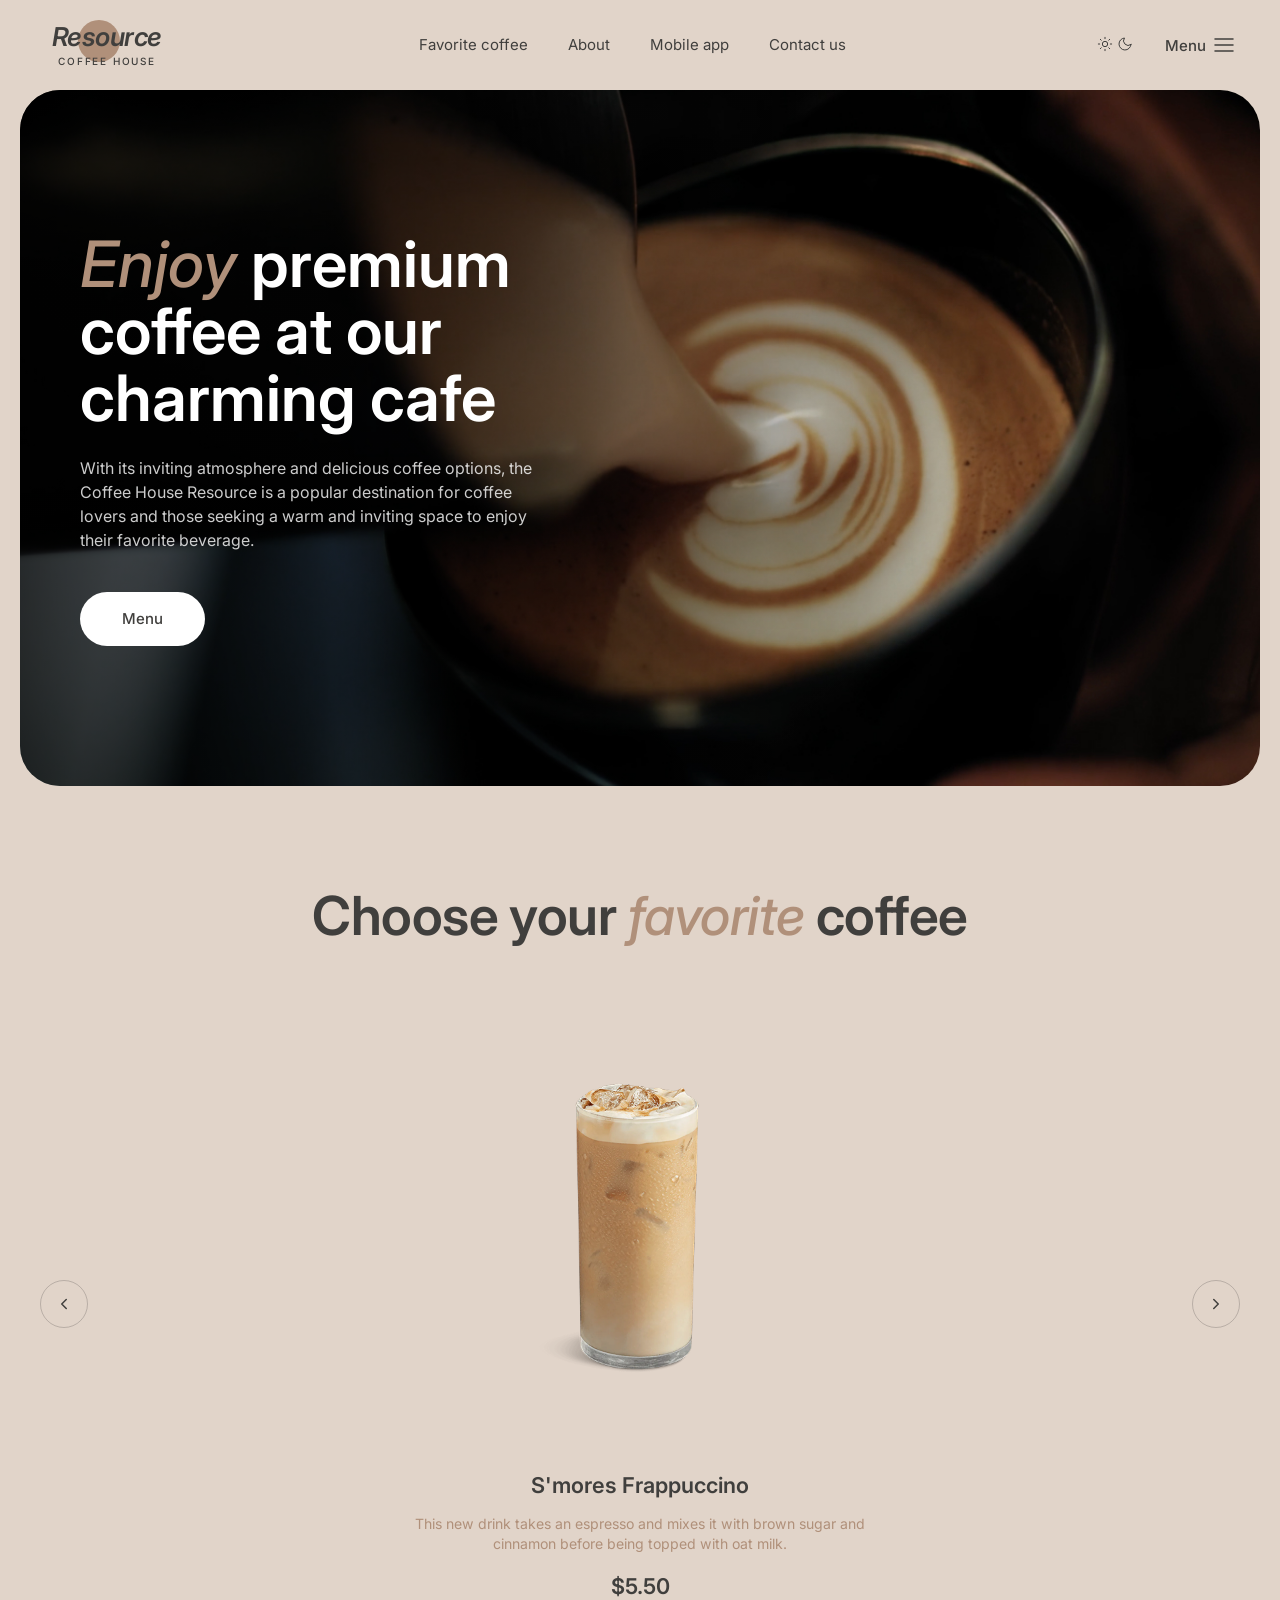
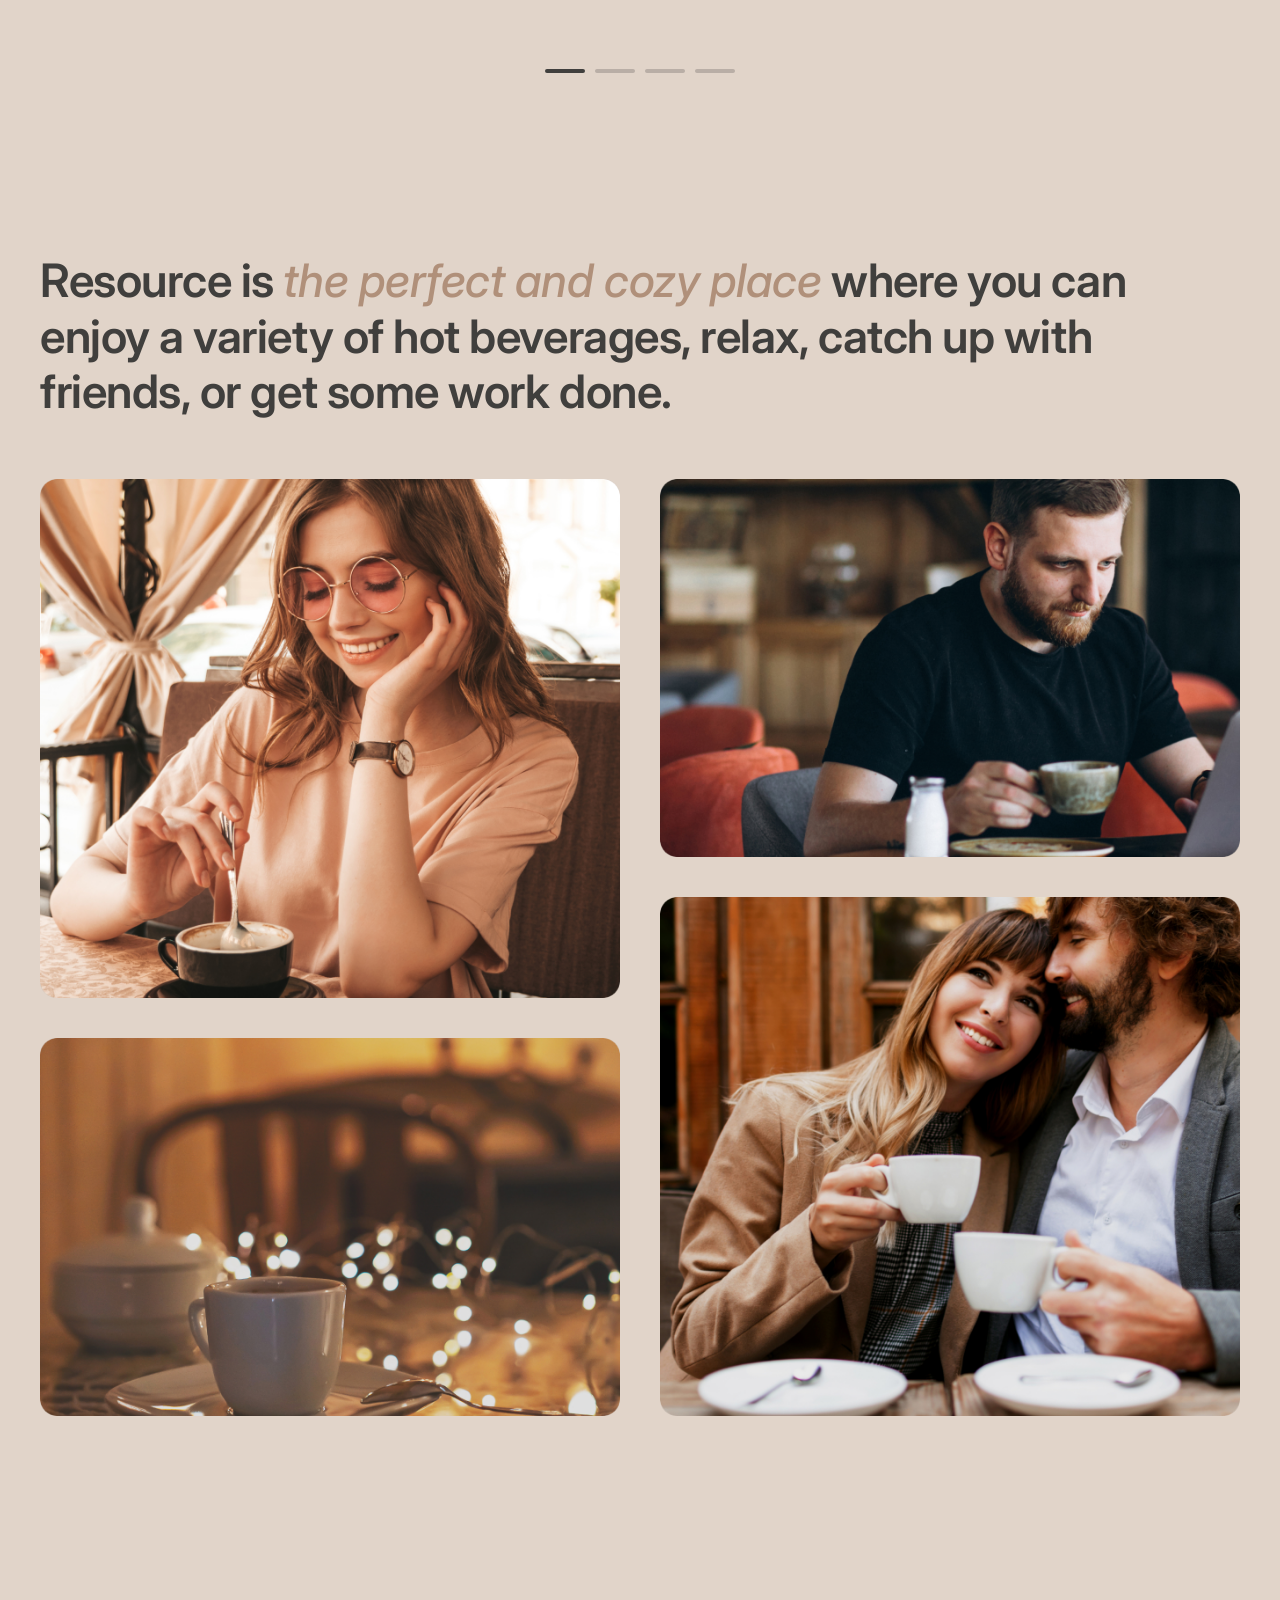
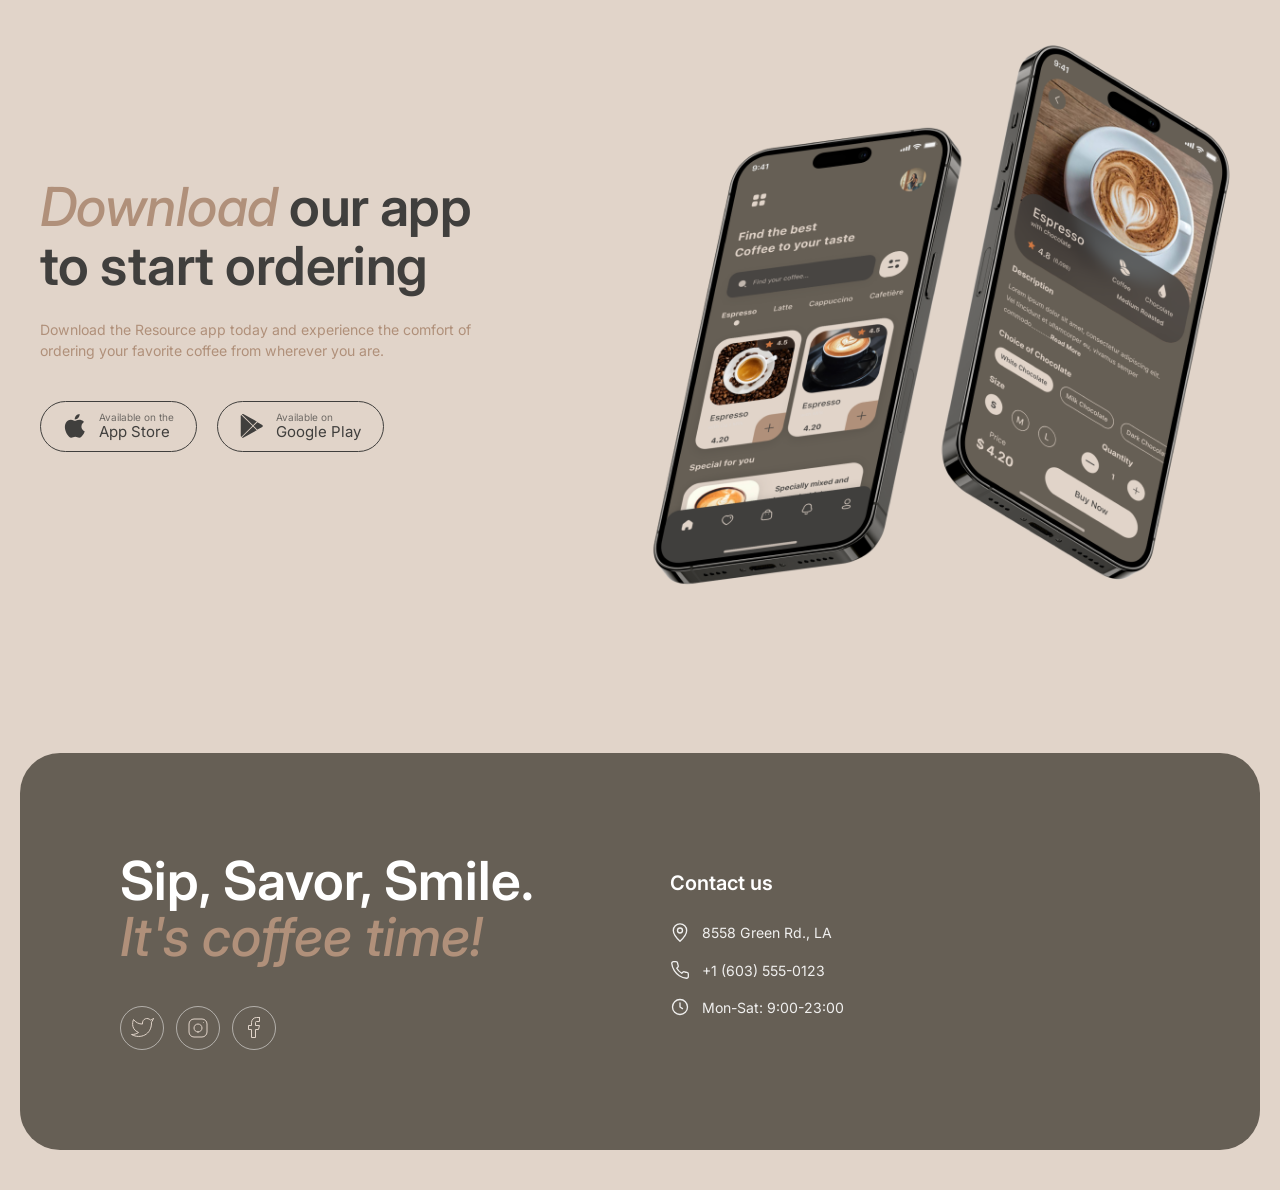
==== index.html @ ae072a68 "feat: add menu page" ====
<!doctype html>
<html lang="en" data-theme="light">
  <head>
    <meta charset="UTF-8" />
    <meta name="viewport" content="width=device-width, initial-scale=1.0" />
    <link rel="stylesheet" href="css/style.css" />
    <link rel="icon" type="image/ico" href="img/favicon-index.ico" />

    <link rel="preconnect" href="https://fonts.googleapis.com" />
    <link rel="preconnect" href="https://fonts.gstatic.com" crossorigin />
    <link
      href="https://fonts.googleapis.com/css2?family=Inter:ital,wght@0,400;0,500;0,600;1,400;1,500;1,600&display=swap"
      rel="stylesheet"
    />

    <title>Coffee House — Resource</title>
  </head>

  <body>
    <header class="header" id="header">
      <div class="header__container container">

        <!-- Логотип -->
        <a href="#" class="header__logo" aria-label="Coffee House — на главную">
          <span class="header__logo-name">Resource</span>
          <span class="header__logo-sub">coffee house</span>
        </a>

        <!-- Навигация -->
        <nav class="nav" id="nav" aria-label="Основная навигация">
          <ul class="nav__list">
            <li class="nav__item">
              <a href="menu.html" class="nav__link">Favorite coffee</a>
            </li>
            <li class="nav__item">
              <a href="#about" class="nav__link">About</a>
            </li>
            <li class="nav__item">
              <a href="#app" class="nav__link">Mobile app</a>
            </li>
            <li class="nav__item">
              <a href="#contacts" class="nav__link">Contact us</a>
            </li>
          </ul>
        </nav>

        <!-- Правые действия -->
        <div class="header__actions">

          <!-- Переключатель темы -->
          <button class="theme-toggle"
                  type="button"
                  aria-label="Переключить тему"
                  aria-pressed="false">
            <span class="theme-toggle__track">
              <span class="theme-toggle__thumb"></span>
            </span>
            <span class="theme-toggle__icons" aria-hidden="true">
              <svg class="theme-toggle__icon theme-toggle__icon--sun"
                   width="16" height="16" viewBox="0 0 24 24" fill="none">
                <circle cx="12" cy="12" r="4" stroke="currentColor" stroke-width="1.5"/>
                <path d="M12 2v2M12 20v2M4.93 4.93l1.41 1.41M17.66 17.66l1.41 1.41M2 12h2M20 12h2M4.93 19.07l1.41-1.41M17.66 6.34l1.41-1.41"
                      stroke="currentColor" stroke-width="1.5" stroke-linecap="round"/>
              </svg>
              <svg class="theme-toggle__icon theme-toggle__icon--moon"
                   width="16" height="16" viewBox="0 0 24 24" fill="none">
                <path d="M21 12.79A9 9 0 1 1 11.21 3 7 7 0 0 0 21 12.79z"
                      stroke="currentColor" stroke-width="1.5"
                      stroke-linecap="round" stroke-linejoin="round"/>
              </svg>
            </span>
          </button>

          <!-- Кнопка открытия мобильного меню -->
          <button class="header__menu-btn"
                  type="button"
                  aria-label="Открыть меню"
                  aria-expanded="false"
                  aria-controls="nav">
            <span class="header__menu-text header__menu-text--open">Menu</span>
            <span class="header__menu-text header__menu-text--close">Close</span>
            <svg class="header__menu-icon"
                 width="20" height="14" viewBox="0 0 20 14" fill="none" aria-hidden="true">
              <path d="M1 1h18M1 7h18M1 13h18"
                    stroke="currentColor" stroke-width="1.5" stroke-linecap="round"/>
            </svg>
          </button>

        </div>
      </div>
    </header>

    <main>
      <!-- HERO -->
     <section class="hero" aria-labelledby="hero-title">
  <div class="hero__inner">
    <h1 class="hero__title" id="hero-title">
      <em>Enjoy</em> premium<br />
      coffee at our<br />
      charming cafe
    </h1>

    <p class="hero__text">
      With its inviting atmosphere and delicious coffee options,
      the Coffee House Resource is a popular destination for coffee
      lovers and those seeking a warm and inviting space to enjoy
      their favorite beverage.
    </p>

    <a href="menu.html" class="hero__btn">Menu</a>
  </div>
</section>

      <!-- FAVORITE -->
      <section class="favorite" id="favorite" aria-labelledby="favorite-title">
        <div class="container">

          <h2 class="favorite__title" id="favorite-title">
            Choose your <em>favorite</em> coffee
          </h2>

          <div class="slider" data-slider>

            <button class="slider__btn slider__btn--prev"
                    type="button"
                    aria-label="Предыдущий напиток">
              <svg width="18" height="18" viewBox="0 0 24 24" fill="none" aria-hidden="true">
                <path d="M15 18l-6-6 6-6"
                      stroke="currentColor"
                      stroke-width="2"
                      stroke-linecap="round"
                      stroke-linejoin="round"/>
              </svg>
            </button>

            <div class="slider__viewport">
              <ul class="slider__track">

                <li class="slider__slide is-active" aria-hidden="false">
                  <img class="slider__img"
                       src="img/coffee-slider-1.png"
                       alt="S'mores Frappuccino"
                       width="320" height="440">
                  <h3 class="slider__name">S'mores Frappuccino</h3>
                  <p class="slider__desc">
                    This new drink takes an espresso and mixes it with brown sugar
                    and cinnamon before being topped with oat milk.
                  </p>
                  <p class="slider__price">$5.50</p>
                </li>

                <li class="slider__slide" aria-hidden="true">
                  <img class="slider__img"
                       src="img/drinks/caramel-macchiato.png"
                       alt="Caramel Macchiato"
                       width="320" height="440">
                  <h3 class="slider__name">Caramel Macchiato</h3>
                  <p class="slider__desc">
                    Fragrant and rich espresso with creamy milk, blended with
                    caramel syrup and topped with a caramel drizzle.
                  </p>
                  <p class="slider__price">$5.20</p>
                </li>

                <li class="slider__slide" aria-hidden="true">
                  <img class="slider__img"
                       src="img/drinks/iced-coffee.png"
                       alt="Iced Coffee"
                       width="320" height="440">
                  <h3 class="slider__name">Iced Coffee</h3>
                  <p class="slider__desc">
                    Freshly brewed coffee poured over ice with a splash of milk
                    and a touch of vanilla syrup.
                  </p>
                  <p class="slider__price">$4.80</p>
                </li>

                <li class="slider__slide" aria-hidden="true">
                  <img class="slider__img"
                       src="img/drinks/cappuccino.png"
                       alt="Cappuccino"
                       width="320" height="440">
                  <h3 class="slider__name">Cappuccino</h3>
                  <p class="slider__desc">
                    A classic Italian drink with equal parts espresso, steamed
                    milk, and milk foam, topped with cocoa.
                  </p>
                  <p class="slider__price">$4.50</p>
                </li>

              </ul>
            </div>

            <button class="slider__btn slider__btn--next"
                    type="button"
                    aria-label="Следующий напиток">
              <svg width="18" height="18" viewBox="0 0 24 24" fill="none" aria-hidden="true">
                <path d="M9 6l6 6-6 6"
                      stroke="currentColor"
                      stroke-width="2"
                      stroke-linecap="round"
                      stroke-linejoin="round"/>
              </svg>
            </button>

            <ul class="slider__dots" aria-label="Навигация по слайдам">
              <li>
                <button class="slider__dot is-active" type="button"
                        data-index="0" aria-label="Слайд 1"></button>
              </li>
              <li>
                <button class="slider__dot" type="button"
                        data-index="1" aria-label="Слайд 2"></button>
              </li>
              <li>
                <button class="slider__dot" type="button"
                        data-index="2" aria-label="Слайд 3"></button>
              </li>
              <li>
                <button class="slider__dot" type="button"
                        data-index="3" aria-label="Слайд 4"></button>
              </li>
            </ul>

          </div>
        </div>
      </section>

      <!-- ABOUT -->
     <section class="about" id="about" aria-labelledby="about-title">
  <div class="container">

    <h2 class="about__title" id="about-title">
      Resource is <em>the perfect and cozy place</em> where you can enjoy
      a variety of hot beverages, relax, catch up with friends, or get
      some work done.
    </h2>

    <div class="about__gallery">
      <div class="about__col">
        <img class="about__img about__img--tall"
             src="img/column1_box1.png"
             alt="Девушка с чашкой кофе в кафе"
             width="660" height="590" loading="lazy">

        <img class="about__img about__img--wide"
             src="img/column1_box2.png"
             alt="Чашка кофе с гирляндой на фоне"
             width="660" height="430" loading="lazy">
      </div>

      <div class="about__col">
        <img class="about__img about__img--wide"
             src="img/column2_box1.png"
             alt="Мужчина пьёт кофе за ноутбуком"
             width="660" height="430" loading="lazy">

        <img class="about__img about__img--tall"
             src="img/column2_box2.png"
             alt="Пара с чашками кофе"
             width="660" height="590" loading="lazy">
      </div>
    </div>

  </div>
</section>

      <!-- APP -->
      <section class="app" id="app" aria-labelledby="app-title">
  <div class="container app__inner">

    <!-- Левая колонка: текст и кнопки -->
    <div class="app__content">
      <h2 class="app__title" id="app-title">
        <em>Download</em> our app<br>
        to start ordering
      </h2>

      <p class="app__text">
        Download the Resource app today and experience the comfort of ordering
        your favorite coffee from wherever you are.
      </p>

      <div class="app__stores">
        <a href="#" class="store-btn" aria-label="Скачать в App Store">
          <img class="store-btn__icon"
               src="img/Icon_app_store.svg"
               alt="" width="24" height="24">
          <span class="store-btn__text">
            <small>Available on the</small>
            App Store
          </span>
        </a>

        <a href="#" class="store-btn" aria-label="Скачать в Google Play">
          <img class="store-btn__icon"
               src="img/Icon_google_play.svg"
               alt="" width="24" height="24">
          <span class="store-btn__text">
            <small>Available on</small>
            Google Play
          </span>
        </a>
      </div>
    </div>

    <!-- Правая колонка: мокапы телефонов -->
    <div class="app__phones">
      <img src="img/mobile-screens.png"
           alt="Приложение Coffee House на двух смартфонах"
           width="620" height="500" loading="lazy">
    </div>

  </div>
</section>
    </main>

    <!-- FOOTER -->
   <footer class="footer" id="contacts">
  <div class="container footer__inner">

    <!-- Левая колонка: слоган + соцсети -->
    <div class="footer__left">
      <p class="footer__slogan">
        Sip, Savor, Smile.<br>
        <em>It's coffee time!</em>
      </p>

      <ul class="footer__socials" aria-label="Мы в соцсетях">
        <li>
          <a href="#" class="footer__social" aria-label="Twitter">
            <svg width="23" height="19" viewBox="0 0 23 19" fill="none" xmlns="http://www.w3.org/2000/svg">
<path d="M22.5 0.510056C22.5 0.510056 20.4821 1.70217 19.36 2.04006C18.7577 1.34757 17.9573 0.856748 17.067 0.633982C16.1767 0.411216 15.2395 0.467251 14.3821 0.794509C13.5247 1.12177 12.7884 1.70446 12.273 2.46377C11.7575 3.22309 11.4877 4.12239 11.5 5.04006V6.04006C9.74263 6.08562 8.00127 5.69587 6.43101 4.9055C4.86074 4.11513 3.51032 2.94869 2.5 1.51006C2.5 1.51006 -1.5 10.5101 7.5 14.5101C5.44053 15.908 2.98716 16.609 0.5 16.5101C9.5 21.5101 20.5 16.5101 20.5 5.01006C20.4991 4.73151 20.4723 4.45365 20.42 4.18006C21.4406 3.17355 22.5 0.510056 22.5 0.510056Z" stroke="#E1D4C9" stroke-linecap="round" stroke-linejoin="round"/>
</svg>
          </a>
        </li>
        <li>
          <a href="#" class="footer__social" aria-label="Instagram">
            <svg width="24" height="24" viewBox="0 0 24 24" fill="none" xmlns="http://www.w3.org/2000/svg">
<path d="M12 16C14.2091 16 16 14.2091 16 12C16 9.79086 14.2091 8 12 8C9.79086 8 8 9.79086 8 12C8 14.2091 9.79086 16 12 16Z" stroke="#E1D4C9" stroke-linecap="round" stroke-linejoin="round"/>
<path d="M3 16V8C3 5.23858 5.23858 3 8 3H16C18.7614 3 21 5.23858 21 8V16C21 18.7614 18.7614 21 16 21H8C5.23858 21 3 18.7614 3 16Z" stroke="#E1D4C9"/>
<path d="M17.5 6.51L17.51 6.49889" stroke="#E1D4C9" stroke-linecap="round" stroke-linejoin="round"/>
</svg>
          </a>
        </li>
        <li>
          <a href="#" class="footer__social" aria-label="Facebook">
            <svg width="12" height="21" viewBox="0 0 12 21" fill="none" xmlns="http://www.w3.org/2000/svg">
<path d="M11.5 0.5H8.5C7.17392 0.5 5.90215 1.02678 4.96447 1.96447C4.02678 2.90215 3.5 4.17392 3.5 5.5V8.5H0.5V12.5H3.5V20.5H7.5V12.5H10.5L11.5 8.5H7.5V5.5C7.5 5.23478 7.60536 4.98043 7.79289 4.79289C7.98043 4.60536 8.23478 4.5 8.5 4.5H11.5V0.5Z" stroke="#E1D4C9" stroke-linecap="round" stroke-linejoin="round"/>
</svg>
          </a>
        </li>
      </ul>
    </div>

    <!-- Правая колонка: контакты -->
    <div class="footer__contacts">
      <h3 class="footer__title">Contact us</h3>

      <ul class="footer__list">
        <li>
          <svg class="footer__icon" width="20" height="20" viewBox="0 0 24 24" fill="none" aria-hidden="true">
            <path d="M12 22s8-7.58 8-13a8 8 0 1 0-16 0c0 5.42 8 13 8 13z"
                  stroke="currentColor" stroke-width="1.6" stroke-linejoin="round"/>
            <circle cx="12" cy="9" r="3" stroke="currentColor" stroke-width="1.6"/>
          </svg>
          <span>8558 Green Rd., LA</span>
        </li>
        <li>
          <svg class="footer__icon" width="20" height="20" viewBox="0 0 24 24" fill="none" aria-hidden="true">
            <path d="M22 16.92v3a2 2 0 0 1-2.18 2 19.79 19.79 0 0 1-8.63-3.07 19.5 19.5 0 0 1-6-6 19.79 19.79 0 0 1-3.07-8.67A2 2 0 0 1 4.11 2h3a2 2 0 0 1 2 1.72c.13.96.36 1.9.7 2.81a2 2 0 0 1-.45 2.11L8.09 9.91a16 16 0 0 0 6 6l1.27-1.27a2 2 0 0 1 2.11-.45c.91.34 1.85.57 2.81.7A2 2 0 0 1 22 16.92z"
                  stroke="currentColor" stroke-width="1.6" stroke-linejoin="round"/>
          </svg>
          <a href="tel:+16035550123">+1 (603) 555-0123</a>
        </li>
        <li>
          <svg class="footer__icon" width="20" height="20" viewBox="0 0 24 24" fill="none" aria-hidden="true">
            <circle cx="12" cy="12" r="9" stroke="currentColor" stroke-width="1.6"/>
            <path d="M12 7v5l3 2" stroke="currentColor" stroke-width="1.6" stroke-linecap="round"/>
          </svg>
          <span>Mon-Sat: 9:00-23:00</span>
        </li>
      </ul>
    </div>

  </div>
</footer>

    <script src="js/burger.js"></script>
    <script src="js/slider.js"></script>
  </body>
</html>
---- css/style.css ----
*,
*::before,
*::after {
  box-sizing: border-box;
}

html {
  scroll-behavior: smooth;
}

body {
  margin: 0;
  font-family: "Inter", system-ui, sans-serif;
  font-size: clamp(14px, 1.1vw, 16px);
  line-height: 1.5;
  color: #403F3D;
  background-color: #E1D4C9;
  -webkit-font-smoothing: antialiased;
  overflow-x: hidden;
}

img {
  max-width: 100%;
  height: auto;
  display: block;
}

ul, ol {
  margin: 0;
  padding: 0;
  list-style: none;
}

h1, h2, h3, h4, p {
  margin: 0;
}

a {
  color: inherit;
  text-decoration: none;
}

button {
  font-family: inherit;
  cursor: pointer;
  border: none;
  background: none;
  color: inherit;
}

em {
  font-style: italic;
  font-weight: 500;
  color: #B0907A;
}

.container {
  width: 100%;
  max-width: 1440px;
  margin: 0 auto;
  padding: 0 40px;
}

@media (max-width: 767px) {
  .container {
    padding: 0 24px;
  }
}
@media (max-width: 379px) {
  .container {
    padding: 0 16px;
  }
}
.header {
  position: sticky;
  top: 0;
  z-index: 100;
  background: #E1D4C9;
  padding: 20px 0;
}
.header__container {
  width: 100%;
  max-width: 1440px;
  margin: 0 auto;
  padding: 0 40px;
  display: flex;
  align-items: center;
  justify-content: space-between;
  gap: 40px;
}
.header__logo {
  position: relative;
  display: inline-flex;
  flex-direction: column;
  align-items: center;
  line-height: 1;
  flex-shrink: 0;
  color: #403F3D;
  text-decoration: none;
  padding: 4px 12px;
}
.header__logo::before {
  content: "";
  position: absolute;
  top: 0;
  right: 54px;
  width: 42px;
  height: 42px;
  background: #B0907A;
  border-radius: 50%;
  z-index: 0;
}
.header__logo-name {
  position: relative;
  z-index: 1;
  font-size: 26px;
  font-weight: 600;
  font-style: italic;
  letter-spacing: -0.02em;
  color: #403F3D;
}
.header__logo-sub {
  position: relative;
  z-index: 1;
  margin-top: 6px;
  font-size: 10px;
  font-weight: 500;
  letter-spacing: 0.18em;
  text-transform: uppercase;
  color: #403F3D;
}
.header__actions {
  display: flex;
  align-items: center;
  gap: 20px;
  flex-shrink: 0;
}
.header__menu-btn {
  display: inline-flex;
  align-items: center;
  gap: 8px;
  font-size: 15px;
  font-weight: 500;
  color: #403F3D;
  transition: color 0.2s ease;
}
.header__menu-btn:hover {
  color: #B0907A;
}
.header__menu-btn:focus-visible {
  outline: 2px solid #B0907A;
  outline-offset: 4px;
  border-radius: 4px;
}
.header__menu-icon {
  display: block;
  flex-shrink: 0;
  transition: transform 0.3s ease;
}
.header__menu-text--close {
  display: none;
}
.header__menu-btn[aria-expanded=true] {
  color: #B0907A;
}
.header__menu-btn[aria-expanded=true] .header__menu-text--open {
  display: none;
}
.header__menu-btn[aria-expanded=true] .header__menu-text--close {
  display: inline;
}
.header__menu-btn[aria-expanded=true] .header__menu-icon {
  transform: rotate(90deg);
}
@media (max-width: 767px) {
  .header {
    padding: 16px 0;
  }
  .header__logo-name {
    font-size: 18px;
  }
  .header__logo-sub {
    font-size: 10px;
  }
  .header__actions {
    gap: 16px;
  }
  .header__menu-btn {
    font-size: 14px;
  }
}
@media (max-width: 379px) {
  .header {
    padding: 14px 0;
  }
  .header__logo-name {
    font-size: 16px;
  }
  .header__logo-sub {
    font-size: 9px;
  }
  .header__actions {
    gap: 12px;
  }
  .header__menu-text {
    display: none;
  }
  .header__menu-btn[aria-expanded=true] .header__menu-text--close {
    display: none;
  }
}

.nav__list {
  display: flex;
  align-items: center;
  gap: 40px;
}
.nav__link {
  font-size: 15px;
  font-weight: 400;
  color: #403F3D;
  position: relative;
  transition: color 0.2s ease;
}
.nav__link::after {
  content: "";
  position: absolute;
  left: 0;
  bottom: -4px;
  width: 100%;
  height: 1px;
  background: #B0907A;
  transform: scaleX(0);
  transform-origin: right;
  transition: transform 0.25s ease;
}
.nav__link:hover {
  color: #B0907A;
}
.nav__link:hover::after {
  transform: scaleX(1);
  transform-origin: left;
}
.nav__link:focus-visible {
  outline: 2px solid #B0907A;
  outline-offset: 4px;
  border-radius: 2px;
}
@media (max-width: 767px) {
  .nav {
    position: fixed;
    inset: 0;
    z-index: 90;
    background: #E1D4C9;
    padding: 120px 32px 40px;
    transform: translateX(100%);
    transition: transform 0.3s ease;
    overflow-y: auto;
  }
  .nav__list {
    flex-direction: column;
    align-items: flex-start;
    gap: 28px;
  }
  .nav__link {
    font-size: 22px;
    font-weight: 500;
  }
  .nav.is-open {
    transform: translateX(0);
  }
}
@media (max-width: 379px) {
  .nav {
    padding: 100px 20px 32px;
  }
  .nav__list {
    gap: 22px;
  }
  .nav__link {
    font-size: 20px;
  }
}

body.no-scroll {
  overflow: hidden;
}
@supports (-webkit-touch-callout: none) {
  body.no-scroll {
    position: fixed;
    width: 100%;
  }
}

.hero {
  position: relative;
  margin: 0 20px;
  border-radius: 40px;
  overflow: hidden;
  min-height: 640px;
  display: flex;
  align-items: center;
  background-image: url("../img/hero-coffee.jpg");
  background-size: cover;
  background-position: center;
  background-repeat: no-repeat;
}
.hero::before {
  content: "";
  position: absolute;
  inset: 0;
  background: linear-gradient(90deg, rgba(0, 0, 0, 0.75) 0%, rgba(0, 0, 0, 0.35) 45%, rgba(0, 0, 0, 0) 75%);
  z-index: 1;
}
.hero__inner {
  position: relative;
  z-index: 2;
  max-width: 640px;
  padding: 140px 60px;
}
.hero__title {
  font-size: clamp(36px, 5vw, 72px);
  font-weight: 600;
  line-height: 1.05;
  letter-spacing: 0%;
  color: #FFFFFF;
  margin-bottom: 24px;
}
.hero__title em {
  font-style: italic;
  font-weight: 500;
  color: #B0907A;
}
.hero__text {
  font-size: clamp(16px, 1.1vw, 16px);
  line-height: 1.5;
  color: rgba(255, 255, 255, 0.8);
  max-width: 480px;
  margin-bottom: 40px;
}
.hero__btn {
  display: inline-block;
  padding: 16px 42px;
  background: #FFFFFF;
  color: #403F3D;
  font-size: 15px;
  font-weight: 500;
  border-radius: 100px;
  transition: background 0.2s ease, color 0.2s ease, transform 0.2s ease;
}
.hero__btn:hover {
  background: #B0907A;
  color: #FFFFFF;
}
.hero__btn:active {
  transform: scale(0.97);
}
.hero__btn:focus-visible {
  outline: 2px solid #FFFFFF;
  outline-offset: 4px;
}
@media (max-width: 767px) {
  .hero {
    margin: 0 24px;
    min-height: 520px;
    border-radius: 32px;
  }
  .hero::before {
    background: linear-gradient(90deg, rgba(0, 0, 0, 0.7) 0%, rgba(0, 0, 0, 0.35) 60%, rgba(0, 0, 0, 0) 100%);
  }
  .hero__inner {
    max-width: 520px;
    padding: 80px 40px;
  }
  .hero__title {
    font-size: 44px;
    margin-bottom: 20px;
  }
  .hero__text {
    font-size: 15px;
    margin-bottom: 32px;
  }
  .hero__btn {
    padding: 14px 36px;
    font-size: 14px;
  }
}
@media (max-width: 379px) {
  .hero {
    margin: 0 16px;
    min-height: 460px;
    border-radius: 24px;
  }
  .hero::before {
    background: linear-gradient(180deg, rgba(0, 0, 0, 0.45) 0%, rgba(0, 0, 0, 0.75) 100%);
  }
  .hero__inner {
    padding: 56px 24px;
    max-width: 100%;
  }
  .hero__title {
    font-size: 30px;
    line-height: 1.15;
    margin-bottom: 16px;
  }
  .hero__title br {
    display: none;
  }
  .hero__text {
    font-size: 14px;
    margin-bottom: 24px;
  }
  .hero__btn {
    padding: 12px 32px;
    font-size: 14px;
    width: 100%;
    text-align: center;
  }
}

.favorite {
  padding: 100px 0 80px;
}
.favorite__title {
  text-align: center;
  font-size: clamp(28px, 4.2vw, 60px);
  font-weight: 600;
  line-height: 1.1;
  letter-spacing: -0.01em;
  color: #403F3D;
  margin: 0 auto 60px;
  max-width: 720px;
}
.favorite__title em {
  font-style: italic;
  font-weight: 500;
  color: #B0907A;
}
@media (max-width: 767px) {
  .favorite {
    padding: 70px 0 60px;
  }
  .favorite__title {
    margin-bottom: 40px;
    max-width: 560px;
  }
}
@media (max-width: 379px) {
  .favorite {
    padding: 50px 0 44px;
  }
  .favorite__title {
    margin-bottom: 28px;
    max-width: 100%;
  }
}

.slider {
  position: relative;
  display: flex;
  align-items: center;
  justify-content: space-between;
  gap: 40px;
  padding-bottom: 70px;
}
.slider__viewport {
  flex: 1 1 auto;
  overflow: hidden;
  min-width: 0;
}
.slider__track {
  display: flex;
  transition: transform 0.45s cubic-bezier(0.4, 0, 0.2, 1);
  will-change: transform;
}
.slider__slide {
  flex: 0 0 100%;
  display: flex;
  flex-direction: column;
  align-items: center;
  text-align: center;
  padding: 0 20px;
}
.slider__img {
  width: 320px;
  height: 440px;
  object-fit: contain;
  margin-bottom: 24px;
  user-select: none;
  pointer-events: none;
}
.slider__name {
  font-size: clamp(20px, 1.7vw, 24px);
  font-weight: 600;
  color: #403F3D;
  margin-bottom: 12px;
}
.slider__desc {
  max-width: 460px;
  font-size: clamp(14px, 1.1vw, 16px);
  line-height: 1.45;
  color: #B0907A;
  margin-bottom: 16px;
}
.slider__price {
  font-size: clamp(20px, 1.7vw, 24px);
  font-weight: 600;
  color: #403F3D;
}
.slider__btn {
  flex: 0 0 auto;
  width: 48px;
  height: 48px;
  border-radius: 50%;
  border: 1px solid rgba(64, 63, 61, 0.25);
  background: transparent;
  color: #403F3D;
  display: flex;
  align-items: center;
  justify-content: center;
  cursor: pointer;
  transition: background 0.2s ease, color 0.2s ease, border-color 0.2s ease;
}
.slider__btn svg {
  display: block;
}
.slider__btn:hover {
  background: #403F3D;
  color: #E1D4C9;
  border-color: #403F3D;
}
.slider__btn:focus-visible {
  outline: 2px solid #B0907A;
  outline-offset: 2px;
}
.slider__dots {
  position: absolute;
  left: 50%;
  bottom: 0;
  transform: translateX(-50%);
  display: flex;
  gap: 10px;
}
.slider__dot {
  display: block;
  width: 40px;
  height: 4px;
  padding: 0;
  border: none;
  background: rgba(64, 63, 61, 0.25);
  border-radius: 2px;
  cursor: pointer;
  transition: background 0.2s ease;
}
.slider__dot.is-active {
  background: #403F3D;
}
.slider__dot:focus-visible {
  outline: 2px solid #B0907A;
  outline-offset: 2px;
}
@media (max-width: 767px) {
  .slider {
    gap: 16px;
    padding-bottom: 60px;
  }
  .slider__btn {
    width: 40px;
    height: 40px;
  }
  .slider__btn svg {
    width: 16px;
    height: 16px;
  }
  .slider__img {
    width: 260px;
    height: 340px;
    margin-bottom: 20px;
  }
  .slider__desc {
    max-width: 380px;
  }
  .slider__dots {
    gap: 8px;
  }
  .slider__dot {
    width: 32px;
  }
}
@media (max-width: 379px) {
  .slider {
    gap: 8px;
    padding-bottom: 48px;
  }
  .slider__slide {
    padding: 0 8px;
  }
  .slider__btn {
    width: 36px;
    height: 36px;
  }
  .slider__btn svg {
    width: 14px;
    height: 14px;
  }
  .slider__img {
    width: 200px;
    height: 260px;
    margin-bottom: 16px;
  }
  .slider__name {
    font-size: 18px;
    margin-bottom: 8px;
  }
  .slider__desc {
    font-size: 13px;
    line-height: 1.4;
    margin-bottom: 12px;
    max-width: 100%;
  }
  .slider__price {
    font-size: 18px;
  }
  .slider__dots {
    gap: 6px;
  }
  .slider__dot {
    width: 24px;
    height: 3px;
  }
}

.about {
  padding: 100px 0;
}
.about__title {
  font-size: clamp(24px, 3.6vw, 52px);
  font-weight: 600;
  line-height: 1.2;
  letter-spacing: -0.01em;
  color: #403F3D;
  margin-bottom: 60px;
  max-width: 1180px;
}
.about__title em {
  font-style: italic;
  font-weight: 500;
  color: #B0907A;
}
.about__gallery {
  display: flex;
  gap: 40px;
  align-items: flex-start;
}
.about__col {
  flex: 1 1 0;
  display: flex;
  flex-direction: column;
  gap: 40px;
  min-width: 0;
}
.about__img {
  display: block;
  width: 100%;
  height: auto;
  object-fit: cover;
  object-position: center;
  border-radius: 16px;
  background-color: rgba(64, 63, 61, 0.05);
}
.about__img--tall {
  aspect-ratio: 660/590;
}
.about__img--wide {
  aspect-ratio: 660/430;
}
@media (max-width: 767px) {
  .about {
    padding: 70px 0;
  }
  .about__title {
    margin-bottom: 40px;
  }
  .about__gallery {
    gap: 24px;
  }
  .about__col {
    gap: 24px;
  }
}
@media (max-width: 379px) {
  .about {
    padding: 50px 0;
  }
  .about__title {
    font-size: 22px;
    line-height: 1.3;
    margin-bottom: 28px;
  }
  .about__gallery {
    flex-direction: column;
    gap: 16px;
  }
  .about__col {
    flex: none;
    width: 100%;
    gap: 16px;
  }
  .about__img--tall {
    aspect-ratio: 660/590;
  }
  .about__img--wide {
    aspect-ratio: 660/430;
  }
}

.app {
  padding: 100px 0;
}
.app__inner {
  display: grid;
  grid-template-columns: 1fr 1.1fr;
  align-items: center;
  gap: 60px;
}
.app__content {
  max-width: 540px;
}
.app__title {
  font-size: clamp(28px, 4.2vw, 60px);
  font-weight: 600;
  line-height: 1.1;
  letter-spacing: -0.01em;
  color: #403F3D;
  margin-bottom: 24px;
}
.app__title em {
  font-style: italic;
  font-weight: 500;
  color: #B0907A;
}
.app__title br {
  display: inline;
}
.app__text {
  font-size: clamp(14px, 1.1vw, 16px);
  line-height: 1.5;
  color: #B0907A;
  max-width: 460px;
  margin-bottom: 40px;
}
.app__stores {
  display: flex;
  gap: 20px;
  flex-wrap: wrap;
}
.app__phones {
  display: flex;
  justify-content: center;
  align-items: center;
}
.app__phones img {
  display: block;
  width: 100%;
  max-width: 620px;
  height: auto;
}
@media (max-width: 767px) {
  .app {
    padding: 70px 0;
  }
  .app__inner {
    grid-template-columns: 1fr;
    gap: 40px;
    text-align: center;
  }
  .app__content {
    max-width: 100%;
    margin: 0 auto;
  }
  .app__text {
    margin-left: auto;
    margin-right: auto;
  }
  .app__stores {
    justify-content: center;
  }
  .app__phones {
    max-width: 520px;
    margin: 0 auto;
  }
}
@media (max-width: 379px) {
  .app {
    padding: 50px 0;
  }
  .app__title {
    font-size: 28px;
    line-height: 1.15;
  }
  .app__title br {
    display: none;
  }
  .app__text {
    font-size: 14px;
    margin-bottom: 28px;
  }
  .app__stores {
    flex-direction: column;
    align-items: stretch;
    gap: 12px;
  }
  .app__phones {
    max-width: 320px;
  }
}

.store-btn {
  display: inline-flex;
  align-items: center;
  gap: 12px;
  padding: 10px 22px;
  border: 1px solid #403F3D;
  border-radius: 100px;
  color: #403F3D;
  text-decoration: none;
  font-size: 15px;
  line-height: 1.1;
  transition: background 0.2s ease, color 0.2s ease, border-color 0.2s ease;
}
.store-btn__icon {
  display: block;
  flex-shrink: 0;
  width: 24px;
  height: 24px;
}
.store-btn__text {
  display: flex;
  flex-direction: column;
  align-items: flex-start;
}
.store-btn__text small {
  display: block;
  font-size: 10px;
  font-weight: 400;
  opacity: 0.7;
  margin-bottom: 1px;
}
.store-btn:hover {
  background: #403F3D;
  color: #E1D4C9;
  border-color: #403F3D;
}
.store-btn:hover .store-btn__icon {
  filter: invert(1);
}
.store-btn:focus-visible {
  outline: 2px solid #B0907A;
  outline-offset: 4px;
}
@media (max-width: 379px) {
  .store-btn {
    width: 100%;
    justify-content: center;
    padding: 12px 22px;
  }
  .store-btn__text {
    align-items: flex-start;
  }
}

.menu-page {
  padding: 60px 0 100px;
}
.menu-page__title {
  font-size: clamp(28px, 4.2vw, 60px);
  font-weight: 600;
  line-height: 1.15;
  letter-spacing: -0.01em;
  color: #403F3D;
  text-align: center;
  max-width: 900px;
  margin: 0 auto 40px;
}
.menu-page__title em {
  font-style: italic;
  font-weight: 500;
  color: #B0907A;
}
@media (max-width: 767px) {
  .menu-page {
    padding: 40px 0 70px;
  }
  .menu-page__title {
    margin-bottom: 32px;
  }
}
@media (max-width: 379px) {
  .menu-page {
    padding: 32px 0 50px;
  }
  .menu-page__title {
    font-size: 26px;
    margin-bottom: 24px;
  }
}

.menu-grid {
  display: grid;
  grid-template-columns: repeat(4, 1fr);
  gap: 40px;
  padding: 40px 0 0;
}
@media (max-width: 767px) {
  .menu-grid {
    grid-template-columns: repeat(2, 1fr);
    gap: 24px;
  }
}
@media (max-width: 379px) {
  .menu-grid {
    grid-template-columns: 1fr;
    gap: 20px;
  }
}

.menu-card {
  display: flex;
  flex-direction: column;
  border: 1px solid rgba(64, 63, 61, 0.15);
  border-radius: 40px;
  overflow: hidden;
  background: transparent;
  transition: transform 0.25s ease, box-shadow 0.25s ease;
}
.menu-card:hover {
  transform: translateY(-4px);
  box-shadow: 0 12px 24px rgba(64, 63, 61, 0.08);
}
.menu-card__img-wrap {
  overflow: hidden;
  border-radius: 40px;
  aspect-ratio: 1/1;
}
.menu-card__img {
  width: 100%;
  height: 100%;
  object-fit: cover;
  display: block;
  transition: transform 0.4s ease;
}
.menu-card:hover .menu-card__img {
  transform: scale(1.04);
}
.menu-card__body {
  padding: 20px 20px 24px;
  display: flex;
  flex-direction: column;
  flex: 1;
}
.menu-card__title {
  font-size: 22px;
  font-weight: 600;
  color: #403F3D;
  margin: 0 0 12px;
}
.menu-card__desc {
  font-size: 15px;
  line-height: 1.4;
  color: #403F3D;
  margin: 0 0 12px;
  flex: 1;
}
.menu-card__price {
  font-size: 20px;
  font-weight: 600;
  color: #403F3D;
  margin: 0;
}
@media (max-width: 767px) {
  .menu-card {
    border-radius: 32px;
  }
  .menu-card__img-wrap {
    border-radius: 32px;
  }
  .menu-card__title {
    font-size: 20px;
  }
  .menu-card__desc {
    font-size: 14px;
  }
  .menu-card__price {
    font-size: 18px;
  }
}
@media (max-width: 379px) {
  .menu-card {
    border-radius: 24px;
  }
  .menu-card__img-wrap {
    border-radius: 24px;
  }
  .menu-card__body {
    padding: 16px 16px 20px;
  }
  .menu-card__title {
    font-size: 18px;
    margin-bottom: 8px;
  }
  .menu-card__desc {
    font-size: 13px;
    margin-bottom: 8px;
  }
  .menu-card__price {
    font-size: 16px;
  }
}

.tabs__nav {
  display: flex;
  justify-content: center;
  gap: 16px;
  flex-wrap: wrap;
}
.tabs__btn {
  display: inline-flex;
  align-items: center;
  gap: 8px;
  padding: 10px 24px;
  border: 1px solid rgba(64, 63, 61, 0.3);
  border-radius: 100px;
  background: transparent;
  color: #403F3D;
  font-size: 15px;
  font-weight: 500;
  cursor: pointer;
  transition: background 0.2s ease, color 0.2s ease, border-color 0.2s ease;
}
.tabs__btn::before {
  content: "";
  display: inline-block;
  width: 10px;
  height: 10px;
  border-radius: 50%;
  background: rgba(64, 63, 61, 0.2);
  transition: background 0.2s ease;
}
.tabs__btn:hover {
  border-color: #403F3D;
}
.tabs__btn.is-active {
  background: #403F3D;
  color: #E1D4C9;
  border-color: #403F3D;
}
.tabs__btn.is-active::before {
  background: #B0907A;
}
.tabs__btn:focus-visible {
  outline: 2px solid #B0907A;
  outline-offset: 3px;
}
.tabs__icon {
  display: none;
}
.tabs__panel[hidden] {
  display: none;
}
@media (max-width: 379px) {
  .tabs__nav {
    gap: 8px;
  }
  .tabs__btn {
    padding: 8px 16px;
    font-size: 13px;
  }
}

.footer {
  margin: 40px 20px;
  background: #665F55;
  color: #FFFFFF;
  border-radius: 40px;
  padding: 100px 60px;
}
.footer__inner {
  display: grid;
  grid-template-columns: 1fr 1fr;
  gap: 60px;
  align-items: center;
}
.footer__slogan {
  font-size: clamp(28px, 4.2vw, 60px);
  font-weight: 600;
  line-height: 1.05;
  margin-bottom: 40px;
  color: #FFFFFF;
}
.footer__slogan em {
  color: #B0907A;
}
.footer__socials {
  display: flex;
  gap: 12px;
}
.footer__socials a {
  width: 44px;
  height: 44px;
  border: 1px solid rgba(255, 255, 255, 0.5);
  border-radius: 50%;
  display: flex;
  align-items: center;
  justify-content: center;
  transition: background 0.2s, border-color 0.2s;
}
.footer__socials a:hover {
  background: rgba(255, 255, 255, 0.1);
  border-color: #FFFFFF;
}
.footer__title {
  font-size: 20px;
  font-weight: 600;
  margin-bottom: 24px;
}
.footer__list li {
  display: flex;
  align-items: center;
  gap: 12px;
  margin-bottom: 16px;
  font-size: clamp(14px, 1.1vw, 16px);
  color: rgba(255, 255, 255, 0.9);
}
.footer__list li a:hover {
  color: #B0907A;
}
@media (max-width: 767px) {
  .footer {
    margin: 32px 24px;
    padding: 60px 40px;
    border-radius: 32px;
  }
  .footer__inner {
    grid-template-columns: 1fr;
    gap: 40px;
  }
}
@media (max-width: 379px) {
  .footer {
    margin: 24px 16px;
    padding: 40px 24px;
    border-radius: 24px;
  }
  .footer__slogan {
    font-size: 26px;
    margin-bottom: 24px;
  }
  .footer__socials a {
    width: 40px;
    height: 40px;
  }
  .footer__title {
    font-size: 18px;
  }
  .footer__list li {
    font-size: 14px;
  }
}

/*# sourceMappingURL=style.css.map */
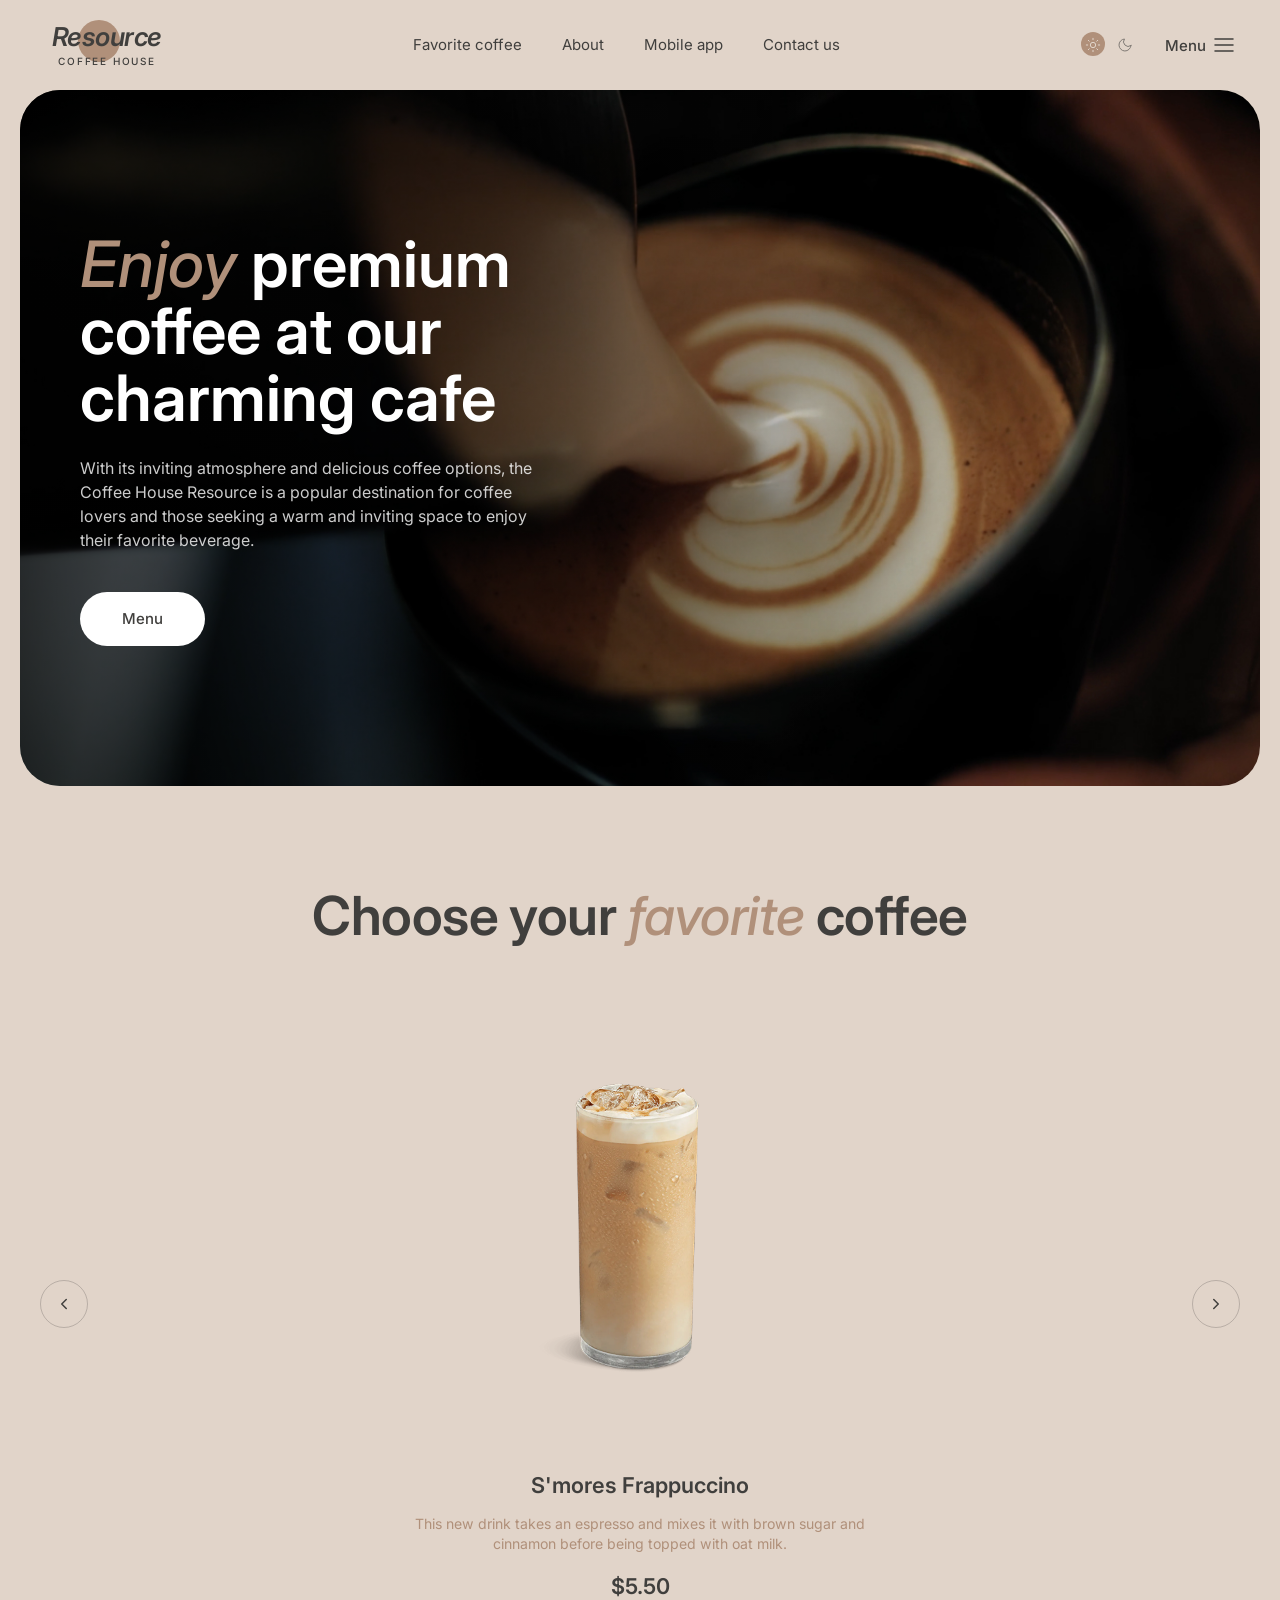
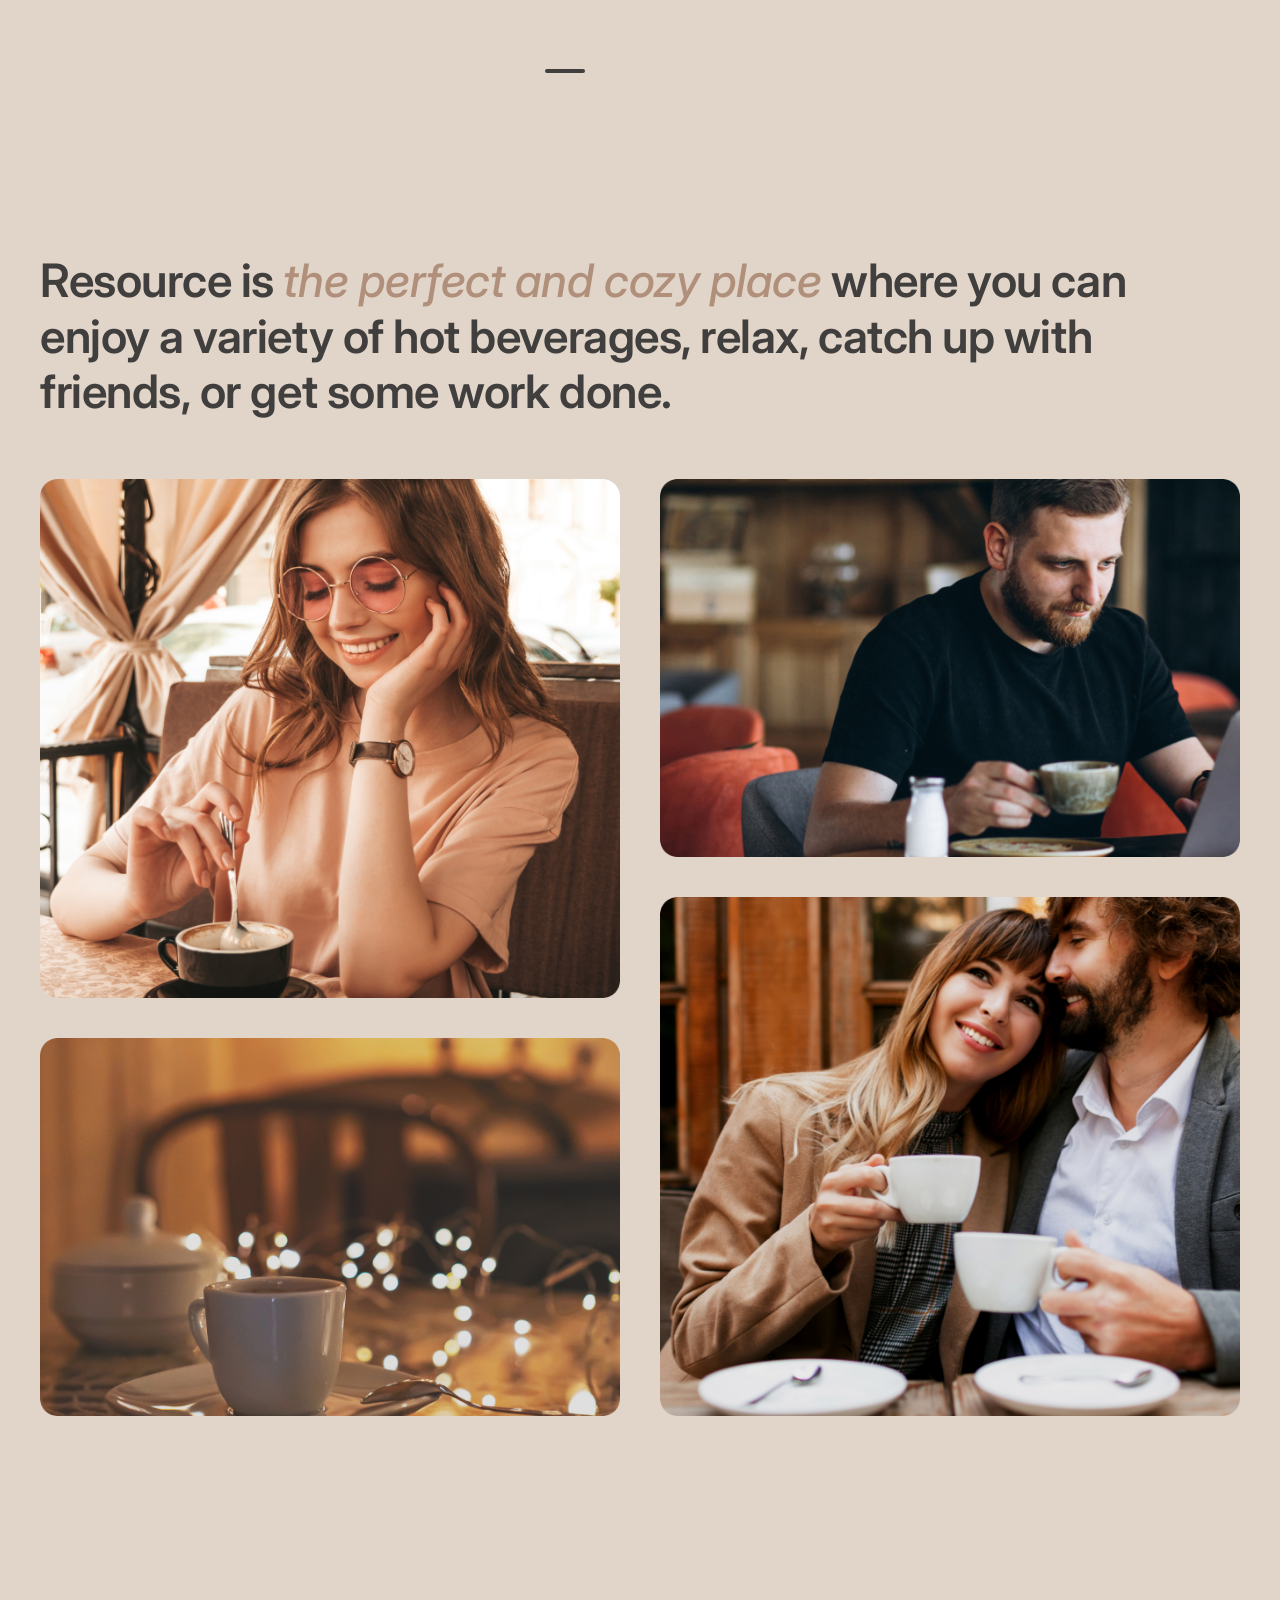
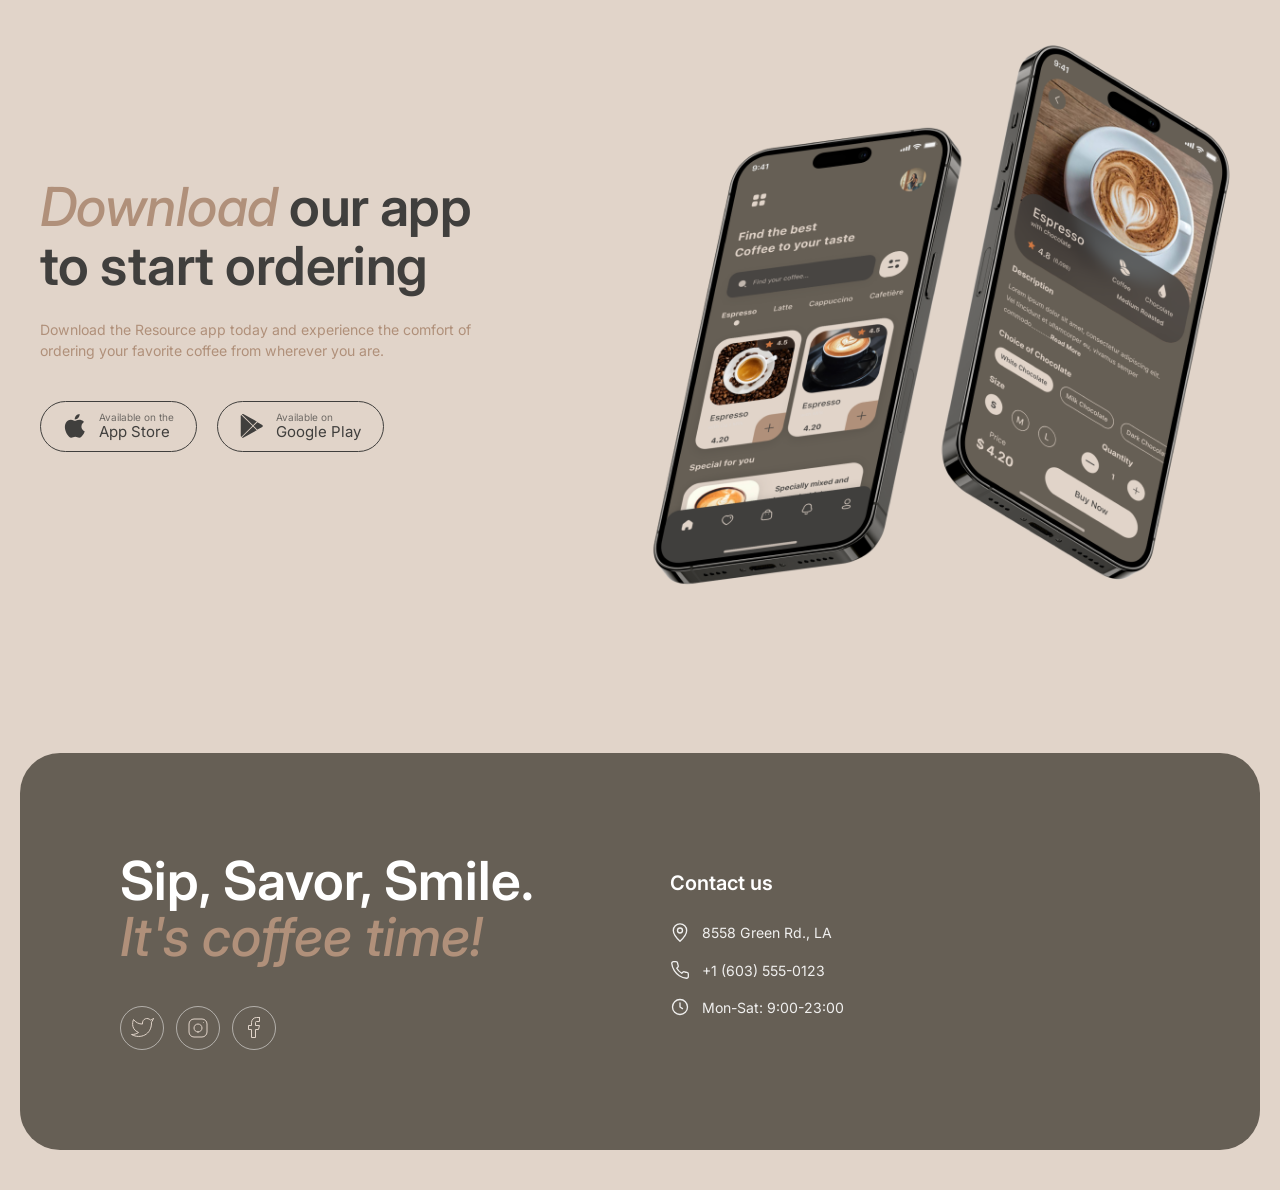
==== commit a7b26ea6: "feat: add Light and dark theme" ====
--- a/index.html
+++ b/index.html
@@ -386,7 +386,9 @@
   </div>
 </footer>
 
-    <script src="js/burger.js"></script>
-    <script src="js/slider.js"></script>
+  <script src="js/theme.js"></script>
+  <script src="js/burger.js"></script>
+  <script src="js/slider.js"></script>
+  <script src="js/tabs.js"></script>
   </body>
 </html>
--- a/css/style.css
+++ b/css/style.css
@@ -1,3 +1,33 @@
+:root {
+  --color-bg: #E1D4C9;
+  --color-text: #403F3D;
+  --color-footer: #665F55;
+  --color-accent: #B0907A;
+  --color-white: #FFFFFF;
+  --color-border: rgba(64, 63, 61, .25);
+  --color-card-bg: transparent;
+  --color-btn-bg: #FFFFFF;
+  --color-btn-text: #403F3D;
+  --color-card-border: rgba(64, 63, 61, .15);
+  --hero-overlay: rgba(0, 0, 0, .75);
+  --shadow-card: 0 12px 24px rgba(64, 63, 61, .08);
+}
+
+[data-theme=dark] {
+  --color-bg: #403F3D;
+  --color-text: #E1D4C9;
+  --color-footer: #665F55;
+  --color-accent: #B0907A;
+  --color-white: #FFFFFF;
+  --color-border: rgba(225, 212, 201, .25);
+  --color-card-bg: transparent;
+  --color-btn-bg: #E1D4C9;
+  --color-btn-text: #403F3D;
+  --color-card-border: rgba(225, 212, 201, .2);
+  --hero-overlay: rgba(0, 0, 0, .55);
+  --shadow-card: 0 12px 24px rgba(0, 0, 0, .25);
+}
+
 *,
 *::before,
 *::after {
@@ -13,10 +43,24 @@
   font-family: "Inter", system-ui, sans-serif;
   font-size: clamp(14px, 1.1vw, 16px);
   line-height: 1.5;
-  color: #403F3D;
-  background-color: #E1D4C9;
+  color: var(--color-text);
+  background-color: var(--color-bg);
   -webkit-font-smoothing: antialiased;
   overflow-x: hidden;
+  transition: background-color 0.3s ease, color 0.3s ease;
+}
+
+.header,
+.footer,
+.menu-card,
+.nav__link,
+.header__logo,
+.store-btn,
+.hero__btn,
+.slider__btn,
+.slider__dot,
+.theme-toggle {
+  transition: background-color 0.3s ease, color 0.3s ease, border-color 0.3s ease;
 }
 
 img {
@@ -51,7 +95,7 @@
 em {
   font-style: italic;
   font-weight: 500;
-  color: #B0907A;
+  color: var(--color-accent);
 }
 
 .container {
@@ -75,7 +119,7 @@
   position: sticky;
   top: 0;
   z-index: 100;
-  background: #E1D4C9;
+  background: var(--color-bg);
   padding: 20px 0;
 }
 .header__container {
@@ -95,7 +139,7 @@
   align-items: center;
   line-height: 1;
   flex-shrink: 0;
-  color: #403F3D;
+  color: var(--color-text);
   text-decoration: none;
   padding: 4px 12px;
 }
@@ -106,7 +150,7 @@
   right: 54px;
   width: 42px;
   height: 42px;
-  background: #B0907A;
+  background: var(--color-accent);
   border-radius: 50%;
   z-index: 0;
 }
@@ -117,7 +161,7 @@
   font-weight: 600;
   font-style: italic;
   letter-spacing: -0.02em;
-  color: #403F3D;
+  color: var(--color-text);
 }
 .header__logo-sub {
   position: relative;
@@ -127,7 +171,7 @@
   font-weight: 500;
   letter-spacing: 0.18em;
   text-transform: uppercase;
-  color: #403F3D;
+  color: var(--color-text);
 }
 .header__actions {
   display: flex;
@@ -141,14 +185,14 @@
   gap: 8px;
   font-size: 15px;
   font-weight: 500;
-  color: #403F3D;
+  color: var(--color-text);
   transition: color 0.2s ease;
 }
 .header__menu-btn:hover {
-  color: #B0907A;
+  color: var(--color-accent);
 }
 .header__menu-btn:focus-visible {
-  outline: 2px solid #B0907A;
+  outline: 2px solid var(--color-accent);
   outline-offset: 4px;
   border-radius: 4px;
 }
@@ -161,7 +205,7 @@
   display: none;
 }
 .header__menu-btn[aria-expanded=true] {
-  color: #B0907A;
+  color: var(--color-accent);
 }
 .header__menu-btn[aria-expanded=true] .header__menu-text--open {
   display: none;
@@ -218,7 +262,7 @@
 .nav__link {
   font-size: 15px;
   font-weight: 400;
-  color: #403F3D;
+  color: var(--color-text);
   position: relative;
   transition: color 0.2s ease;
 }
@@ -229,20 +273,20 @@
   bottom: -4px;
   width: 100%;
   height: 1px;
-  background: #B0907A;
+  background: var(--color-accent);
   transform: scaleX(0);
   transform-origin: right;
   transition: transform 0.25s ease;
 }
 .nav__link:hover {
-  color: #B0907A;
+  color: var(--color-accent);
 }
 .nav__link:hover::after {
   transform: scaleX(1);
   transform-origin: left;
 }
 .nav__link:focus-visible {
-  outline: 2px solid #B0907A;
+  outline: 2px solid var(--color-accent);
   outline-offset: 4px;
   border-radius: 2px;
 }
@@ -251,7 +295,7 @@
     position: fixed;
     inset: 0;
     z-index: 90;
-    background: #E1D4C9;
+    background: var(--color-bg);
     padding: 120px 32px 40px;
     transform: translateX(100%);
     transition: transform 0.3s ease;
@@ -289,6 +333,93 @@
   body.no-scroll {
     position: fixed;
     width: 100%;
+  }
+}
+
+.theme-toggle {
+  display: inline-flex;
+  align-items: center;
+  gap: 0;
+  padding: 0;
+  width: 60px;
+  height: 30px;
+  border: 1px solid rgba(var(--color-text), 0.25);
+  border-radius: 100px;
+  background: transparent;
+  position: relative;
+  cursor: pointer;
+  transition: border-color 0.2s ease;
+}
+.theme-toggle:hover {
+  border-color: var(--color-text);
+}
+.theme-toggle::before {
+  content: "";
+  position: absolute;
+  top: 2px;
+  left: 2px;
+  width: 24px;
+  height: 24px;
+  border-radius: 50%;
+  background: var(--color-accent);
+  transition: transform 0.3s ease;
+  z-index: 1;
+}
+[data-theme=dark] .theme-toggle::before {
+  transform: translateX(30px);
+}
+.theme-toggle__icons {
+  position: relative;
+  z-index: 2;
+  display: flex;
+  width: 100%;
+  height: 100%;
+  align-items: center;
+  justify-content: space-between;
+  padding: 0 6px;
+  pointer-events: none;
+}
+.theme-toggle__icon {
+  display: block;
+  width: 16px;
+  height: 16px;
+  transition: color 0.2s ease, opacity 0.2s ease;
+}
+.theme-toggle__icon--sun {
+  color: var(--color-bg);
+  opacity: 1;
+}
+.theme-toggle__icon--moon {
+  color: var(--color-text);
+  opacity: 0.6;
+}
+[data-theme=dark] .theme-toggle .theme-toggle__icon--sun {
+  color: var(--color-text);
+  opacity: 0.6;
+}
+[data-theme=dark] .theme-toggle .theme-toggle__icon--moon {
+  color: var(--color-bg);
+  opacity: 1;
+}
+.theme-toggle:focus-visible {
+  outline: 2px solid var(--color-accent);
+  outline-offset: 4px;
+}
+@media (max-width: 379px) {
+  .theme-toggle {
+    width: 50px;
+    height: 26px;
+  }
+  .theme-toggle::before {
+    width: 20px;
+    height: 20px;
+  }
+  [data-theme=dark] .theme-toggle::before {
+    transform: translateX(24px);
+  }
+  .theme-toggle__icon {
+    width: 14px;
+    height: 14px;
   }
 }
 
@@ -323,13 +454,13 @@
   font-weight: 600;
   line-height: 1.05;
   letter-spacing: 0%;
-  color: #FFFFFF;
+  color: var(--color-white);
   margin-bottom: 24px;
 }
 .hero__title em {
   font-style: italic;
   font-weight: 500;
-  color: #B0907A;
+  color: var(--color-accent);
 }
 .hero__text {
   font-size: clamp(16px, 1.1vw, 16px);
@@ -341,22 +472,22 @@
 .hero__btn {
   display: inline-block;
   padding: 16px 42px;
-  background: #FFFFFF;
-  color: #403F3D;
+  background: var(--color-white);
+  color: var(--color-text);
   font-size: 15px;
   font-weight: 500;
   border-radius: 100px;
   transition: background 0.2s ease, color 0.2s ease, transform 0.2s ease;
 }
 .hero__btn:hover {
-  background: #B0907A;
-  color: #FFFFFF;
+  background: var(--color-accent);
+  color: var(--color-white);
 }
 .hero__btn:active {
   transform: scale(0.97);
 }
 .hero__btn:focus-visible {
-  outline: 2px solid #FFFFFF;
+  outline: 2px solid var(--color-white);
   outline-offset: 4px;
 }
 @media (max-width: 767px) {
@@ -427,14 +558,14 @@
   font-weight: 600;
   line-height: 1.1;
   letter-spacing: -0.01em;
-  color: #403F3D;
+  color: var(--color-text);
   margin: 0 auto 60px;
   max-width: 720px;
 }
 .favorite__title em {
   font-style: italic;
   font-weight: 500;
-  color: #B0907A;
+  color: var(--color-accent);
 }
 @media (max-width: 767px) {
   .favorite {
@@ -492,29 +623,29 @@
 .slider__name {
   font-size: clamp(20px, 1.7vw, 24px);
   font-weight: 600;
-  color: #403F3D;
+  color: var(--color-text);
   margin-bottom: 12px;
 }
 .slider__desc {
   max-width: 460px;
   font-size: clamp(14px, 1.1vw, 16px);
   line-height: 1.45;
-  color: #B0907A;
+  color: var(--color-accent);
   margin-bottom: 16px;
 }
 .slider__price {
   font-size: clamp(20px, 1.7vw, 24px);
   font-weight: 600;
-  color: #403F3D;
+  color: var(--color-text);
 }
 .slider__btn {
   flex: 0 0 auto;
   width: 48px;
   height: 48px;
   border-radius: 50%;
-  border: 1px solid rgba(64, 63, 61, 0.25);
+  border: 1px solid var(--color-border);
   background: transparent;
-  color: #403F3D;
+  color: var(--color-text);
   display: flex;
   align-items: center;
   justify-content: center;
@@ -525,12 +656,12 @@
   display: block;
 }
 .slider__btn:hover {
-  background: #403F3D;
-  color: #E1D4C9;
-  border-color: #403F3D;
+  background: var(--color-text);
+  color: var(--color-bg);
+  border-color: var(--color-text);
 }
 .slider__btn:focus-visible {
-  outline: 2px solid #B0907A;
+  outline: 2px solid var(--color-accent);
   outline-offset: 2px;
 }
 .slider__dots {
@@ -547,16 +678,16 @@
   height: 4px;
   padding: 0;
   border: none;
-  background: rgba(64, 63, 61, 0.25);
+  background: rgba(var(--color-text), 0.25);
   border-radius: 2px;
   cursor: pointer;
   transition: background 0.2s ease;
 }
 .slider__dot.is-active {
-  background: #403F3D;
+  background: var(--color-text);
 }
 .slider__dot:focus-visible {
-  outline: 2px solid #B0907A;
+  outline: 2px solid var(--color-accent);
   outline-offset: 2px;
 }
 @media (max-width: 767px) {
@@ -638,14 +769,14 @@
   font-weight: 600;
   line-height: 1.2;
   letter-spacing: -0.01em;
-  color: #403F3D;
+  color: var(--color-text);
   margin-bottom: 60px;
   max-width: 1180px;
 }
 .about__title em {
   font-style: italic;
   font-weight: 500;
-  color: #B0907A;
+  color: var(--color-accent);
 }
 .about__gallery {
   display: flex;
@@ -666,7 +797,7 @@
   object-fit: cover;
   object-position: center;
   border-radius: 16px;
-  background-color: rgba(64, 63, 61, 0.05);
+  background-color: rgba(var(--color-text), 0.05);
 }
 .about__img--tall {
   aspect-ratio: 660/590;
@@ -731,13 +862,13 @@
   font-weight: 600;
   line-height: 1.1;
   letter-spacing: -0.01em;
-  color: #403F3D;
+  color: var(--color-text);
   margin-bottom: 24px;
 }
 .app__title em {
   font-style: italic;
   font-weight: 500;
-  color: #B0907A;
+  color: var(--color-accent);
 }
 .app__title br {
   display: inline;
@@ -745,7 +876,7 @@
 .app__text {
   font-size: clamp(14px, 1.1vw, 16px);
   line-height: 1.5;
-  color: #B0907A;
+  color: var(--color-accent);
   max-width: 460px;
   margin-bottom: 40px;
 }
@@ -820,9 +951,9 @@
   align-items: center;
   gap: 12px;
   padding: 10px 22px;
-  border: 1px solid #403F3D;
+  border: 1px solid var(--color-text);
   border-radius: 100px;
-  color: #403F3D;
+  color: var(--color-text);
   text-decoration: none;
   font-size: 15px;
   line-height: 1.1;
@@ -847,15 +978,15 @@
   margin-bottom: 1px;
 }
 .store-btn:hover {
-  background: #403F3D;
-  color: #E1D4C9;
-  border-color: #403F3D;
+  background: var(--color-text);
+  color: var(--color-bg);
+  border-color: var(--color-text);
 }
 .store-btn:hover .store-btn__icon {
   filter: invert(1);
 }
 .store-btn:focus-visible {
-  outline: 2px solid #B0907A;
+  outline: 2px solid var(--color-accent);
   outline-offset: 4px;
 }
 @media (max-width: 379px) {
@@ -877,7 +1008,7 @@
   font-weight: 600;
   line-height: 1.15;
   letter-spacing: -0.01em;
-  color: #403F3D;
+  color: var(--color-text);
   text-align: center;
   max-width: 900px;
   margin: 0 auto 40px;
@@ -885,7 +1016,7 @@
 .menu-page__title em {
   font-style: italic;
   font-weight: 500;
-  color: #B0907A;
+  color: var(--color-accent);
 }
 @media (max-width: 767px) {
   .menu-page {
@@ -927,7 +1058,7 @@
 .menu-card {
   display: flex;
   flex-direction: column;
-  border: 1px solid rgba(64, 63, 61, 0.15);
+  border: 1px solid var(--color-card-border);
   border-radius: 40px;
   overflow: hidden;
   background: transparent;
@@ -935,7 +1066,7 @@
 }
 .menu-card:hover {
   transform: translateY(-4px);
-  box-shadow: 0 12px 24px rgba(64, 63, 61, 0.08);
+  box-shadow: 0 12px 24px rgba(var(--color-text), 0.08);
 }
 .menu-card__img-wrap {
   overflow: hidden;
@@ -961,20 +1092,20 @@
 .menu-card__title {
   font-size: 22px;
   font-weight: 600;
-  color: #403F3D;
+  color: var(--color-text);
   margin: 0 0 12px;
 }
 .menu-card__desc {
   font-size: 15px;
   line-height: 1.4;
-  color: #403F3D;
+  color: var(--color-text);
   margin: 0 0 12px;
   flex: 1;
 }
 .menu-card__price {
   font-size: 20px;
   font-weight: 600;
-  color: #403F3D;
+  color: var(--color-text);
   margin: 0;
 }
 @media (max-width: 767px) {
@@ -1028,10 +1159,10 @@
   align-items: center;
   gap: 8px;
   padding: 10px 24px;
-  border: 1px solid rgba(64, 63, 61, 0.3);
+  border: 1px solid rgba(var(--color-text), 0.3);
   border-radius: 100px;
   background: transparent;
-  color: #403F3D;
+  color: var(--color-text);
   font-size: 15px;
   font-weight: 500;
   cursor: pointer;
@@ -1043,22 +1174,22 @@
   width: 10px;
   height: 10px;
   border-radius: 50%;
-  background: rgba(64, 63, 61, 0.2);
+  background: rgba(var(--color-text), 0.2);
   transition: background 0.2s ease;
 }
 .tabs__btn:hover {
-  border-color: #403F3D;
+  border-color: var(--color-text);
 }
 .tabs__btn.is-active {
-  background: #403F3D;
-  color: #E1D4C9;
-  border-color: #403F3D;
+  background: var(--color-text);
+  color: var(--color-bg);
+  border-color: var(--color-text);
 }
 .tabs__btn.is-active::before {
-  background: #B0907A;
+  background: var(--color-accent);
 }
 .tabs__btn:focus-visible {
-  outline: 2px solid #B0907A;
+  outline: 2px solid var(--color-accent);
   outline-offset: 3px;
 }
 .tabs__icon {
@@ -1079,8 +1210,8 @@
 
 .footer {
   margin: 40px 20px;
-  background: #665F55;
-  color: #FFFFFF;
+  background: var(--color-footer);
+  color: var(--color-white);
   border-radius: 40px;
   padding: 100px 60px;
 }
@@ -1095,10 +1226,10 @@
   font-weight: 600;
   line-height: 1.05;
   margin-bottom: 40px;
-  color: #FFFFFF;
+  color: var(--color-white);
 }
 .footer__slogan em {
-  color: #B0907A;
+  color: var(--color-accent);
 }
 .footer__socials {
   display: flex;
@@ -1116,7 +1247,7 @@
 }
 .footer__socials a:hover {
   background: rgba(255, 255, 255, 0.1);
-  border-color: #FFFFFF;
+  border-color: var(--color-white);
 }
 .footer__title {
   font-size: 20px;
@@ -1132,7 +1263,7 @@
   color: rgba(255, 255, 255, 0.9);
 }
 .footer__list li a:hover {
-  color: #B0907A;
+  color: var(--color-accent);
 }
 @media (max-width: 767px) {
   .footer {
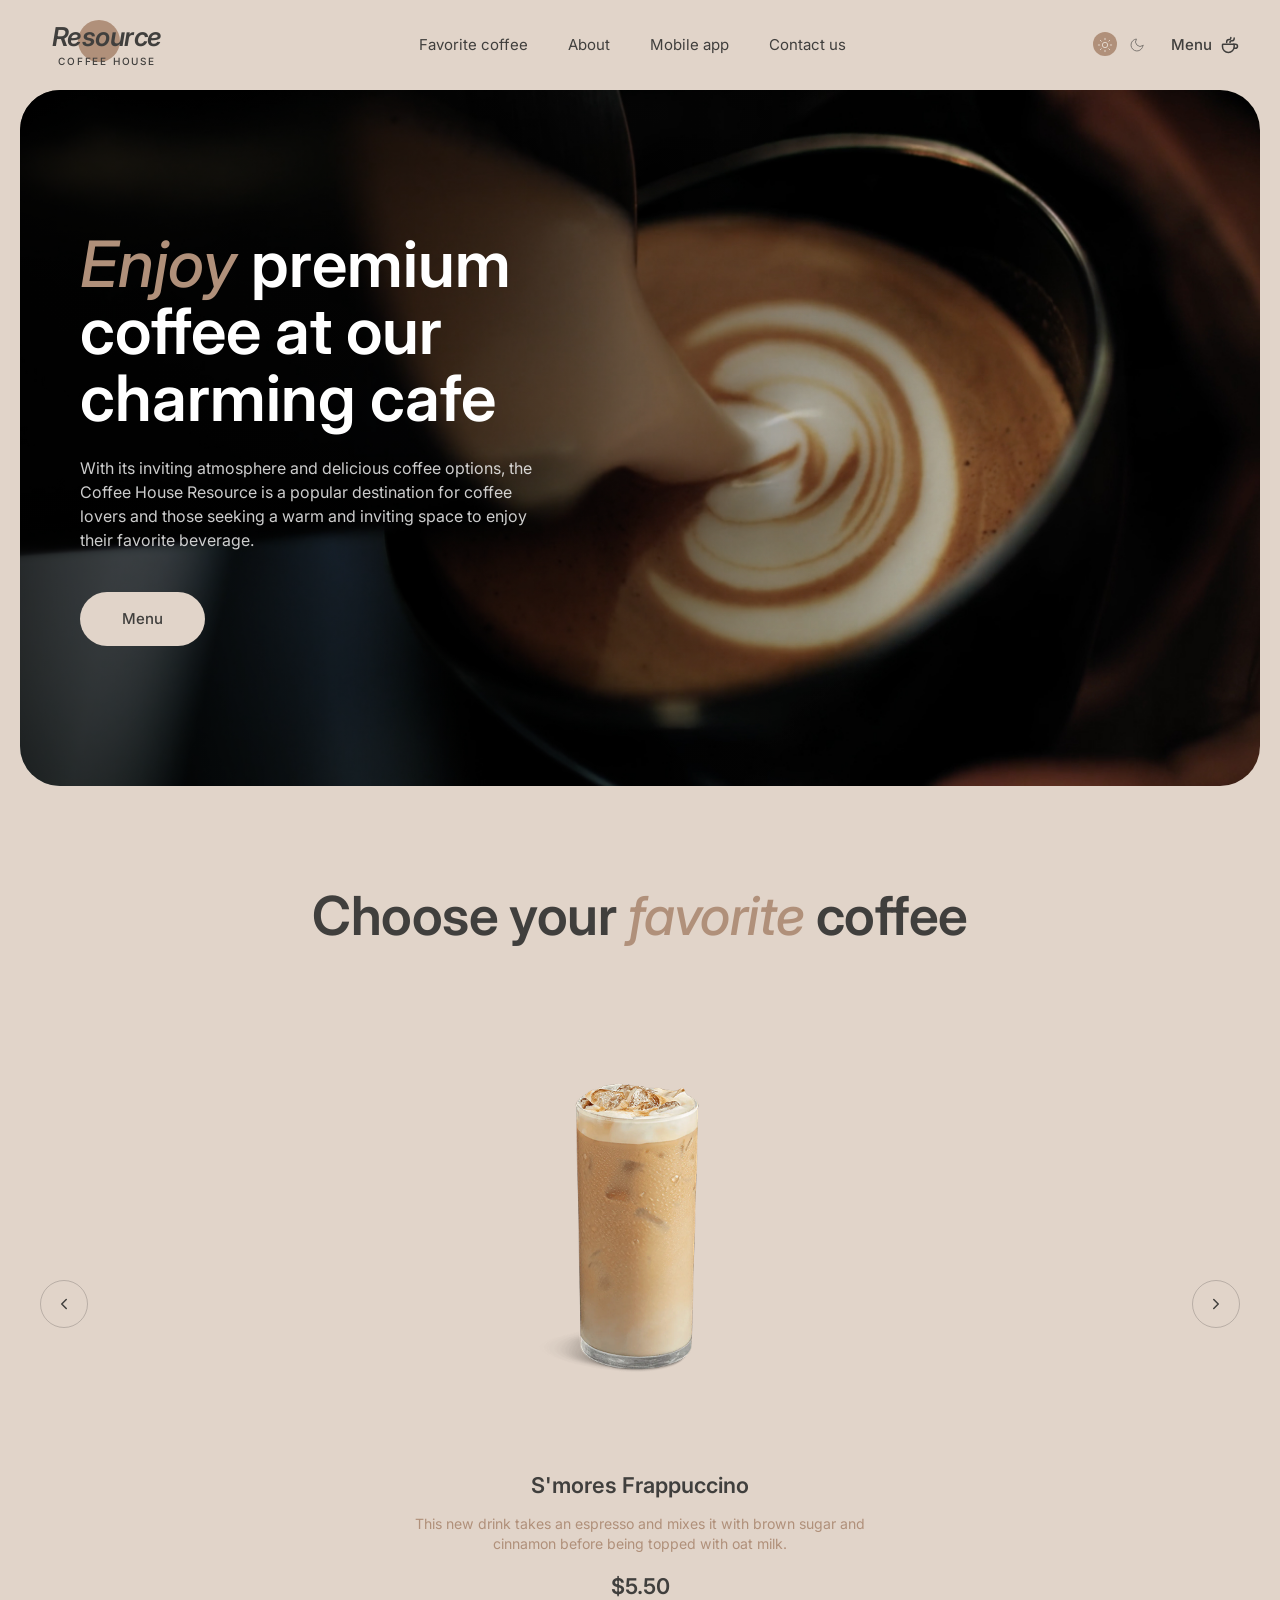
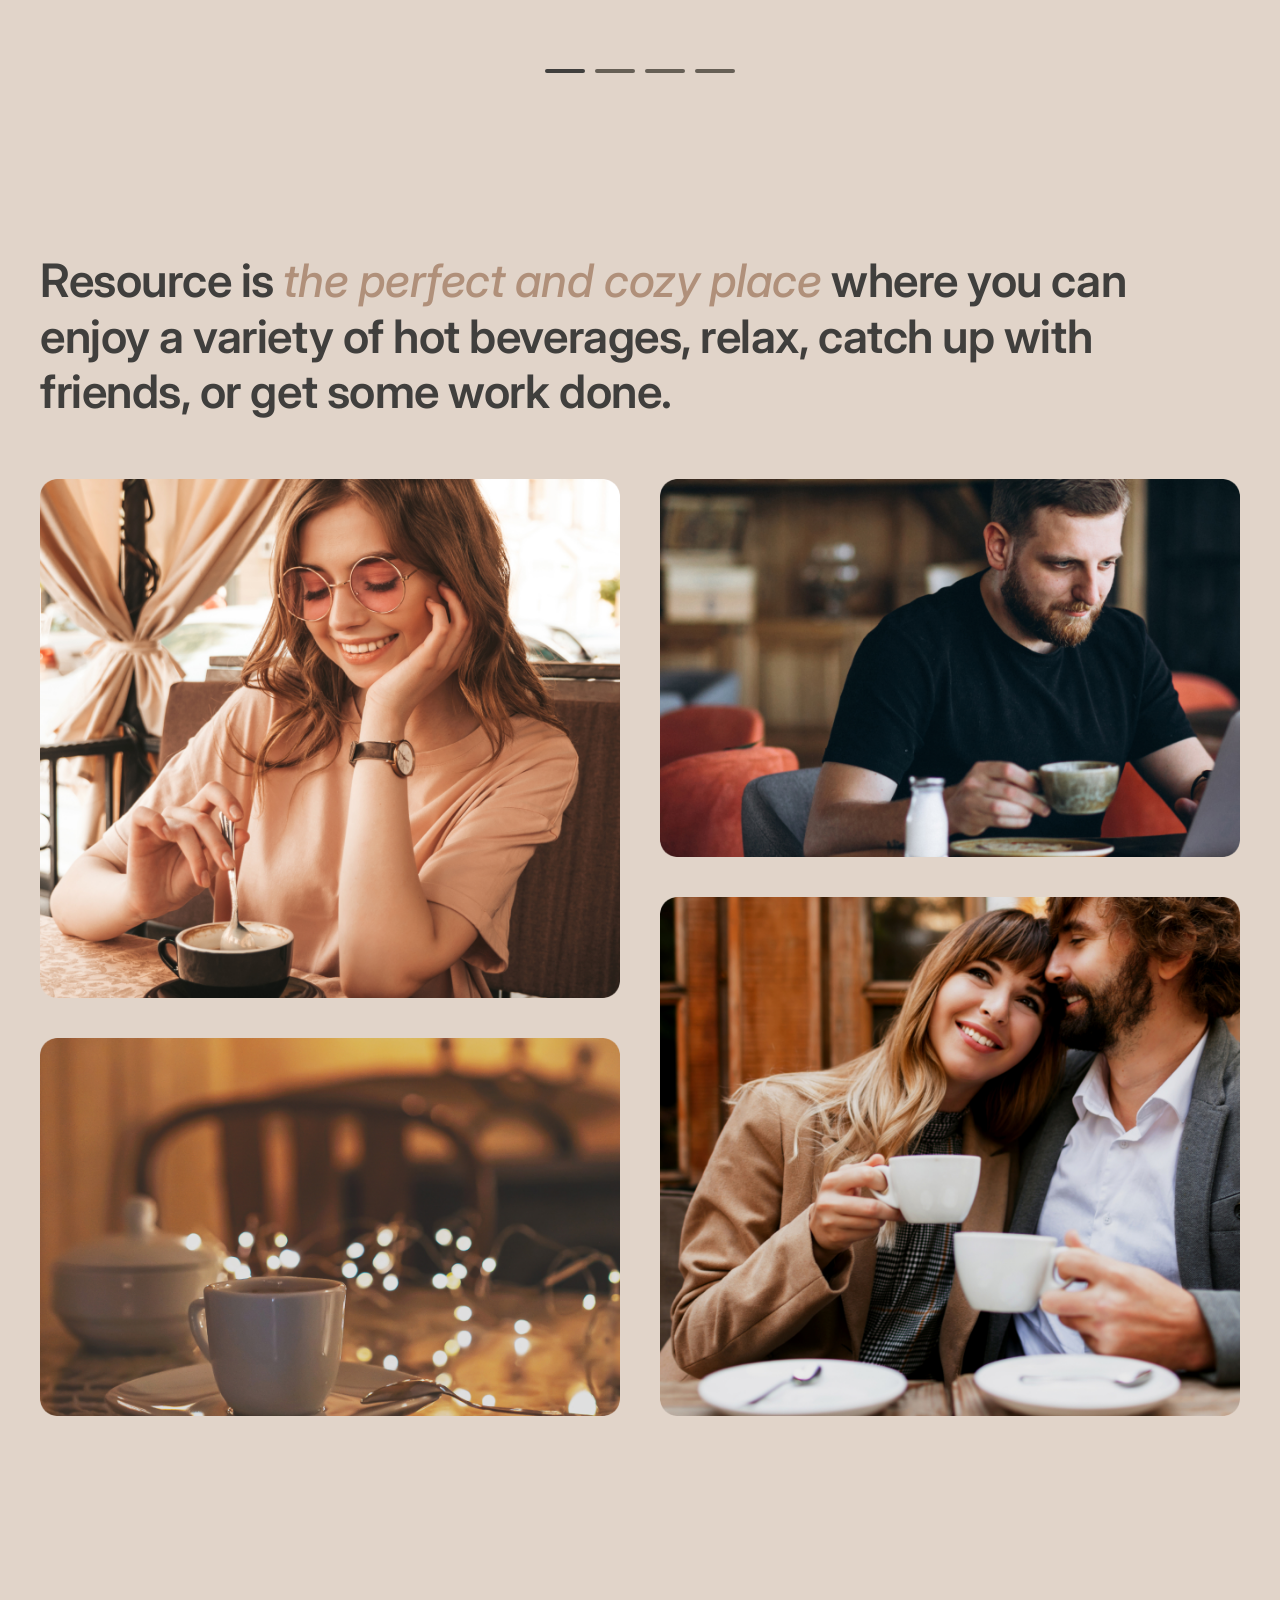
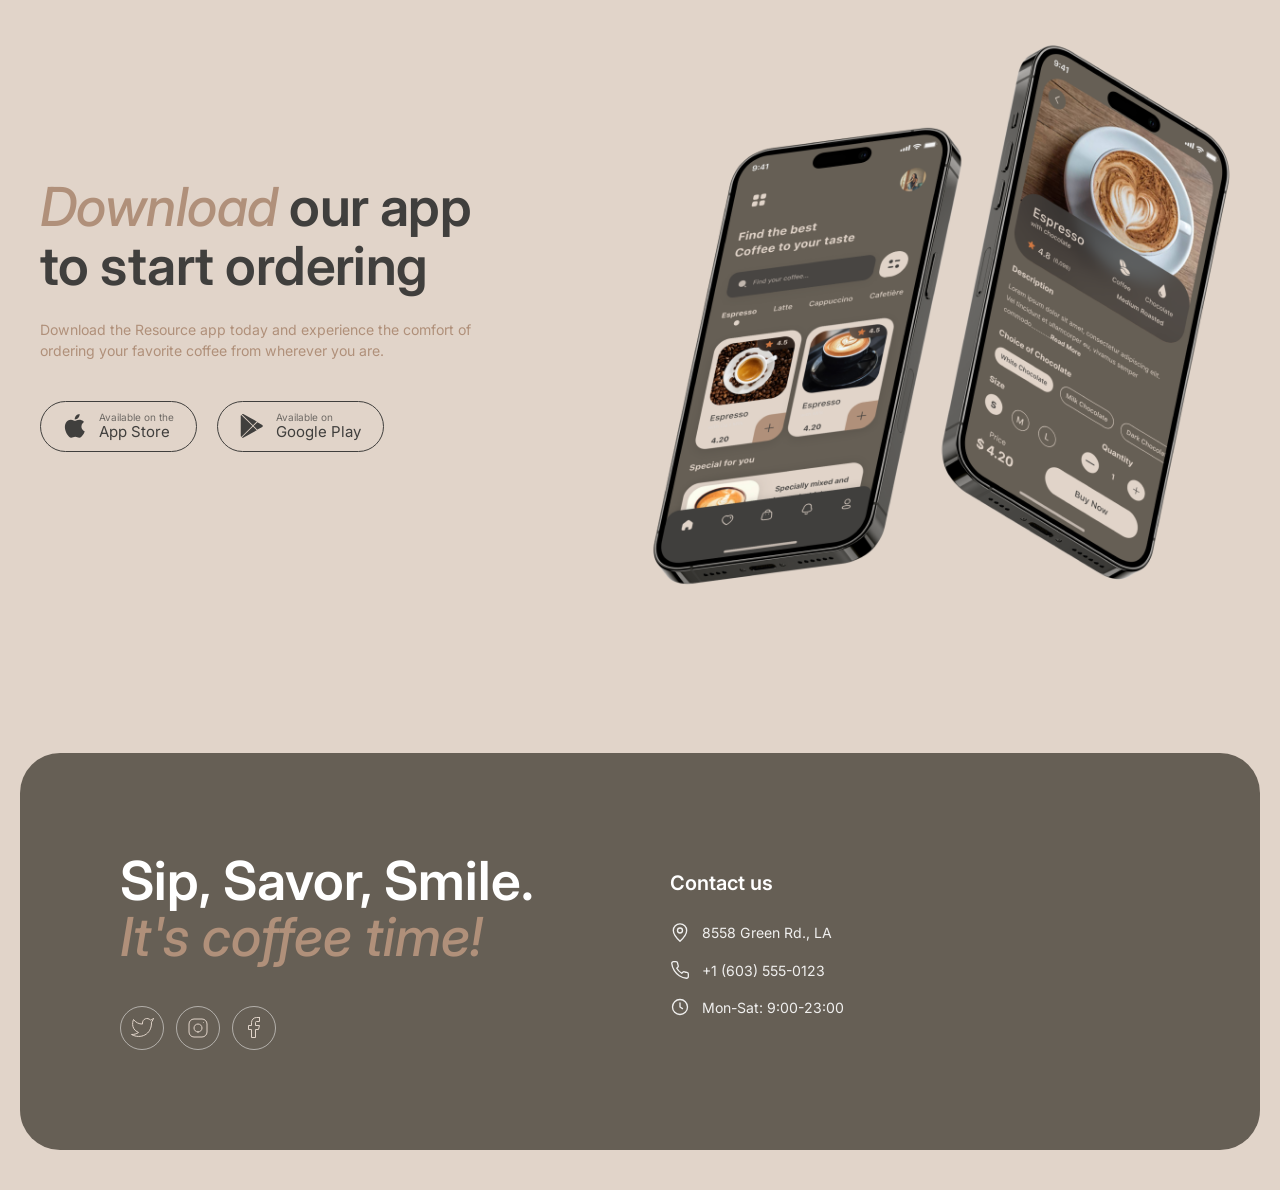
==== commit 219d19fa: "fix: fixed button menu home page and menu page" ====
--- a/index.html
+++ b/index.html
@@ -1,17 +1,16 @@
 <!doctype html>
 <html lang="en" data-theme="light">
   <head>
-    <meta charset="UTF-8" />
-    <meta name="viewport" content="width=device-width, initial-scale=1.0" />
-    <link rel="stylesheet" href="css/style.css" />
-    <link rel="icon" type="image/ico" href="img/favicon-index.ico" />
-
-    <link rel="preconnect" href="https://fonts.googleapis.com" />
-    <link rel="preconnect" href="https://fonts.gstatic.com" crossorigin />
+    <meta charset="UTF-8">
+    <meta name="viewport" content="width=device-width, initial-scale=1.0">
+    <link rel="stylesheet" href="css/style.css">
+    <link rel="icon" type="image/ico" href="img/favicon-index.ico">
+
+    <link rel="preconnect" href="https://fonts.googleapis.com">
+    <link rel="preconnect" href="https://fonts.gstatic.com" crossorigin>
     <link
       href="https://fonts.googleapis.com/css2?family=Inter:ital,wght@0,400;0,500;0,600;1,400;1,500;1,600&display=swap"
-      rel="stylesheet"
-    />
+      rel="stylesheet">
 
     <title>Coffee House — Resource</title>
   </head>
@@ -30,7 +29,7 @@
         <nav class="nav" id="nav" aria-label="Основная навигация">
           <ul class="nav__list">
             <li class="nav__item">
-              <a href="menu.html" class="nav__link">Favorite coffee</a>
+              <a href="#favorite" class="nav__link">Favorite coffee</a>
             </li>
             <li class="nav__item">
               <a href="#about" class="nav__link">About</a>
@@ -72,19 +71,16 @@
           </button>
 
           <!-- Кнопка открытия мобильного меню -->
-          <button class="header__menu-btn"
-                  type="button"
-                  aria-label="Открыть меню"
-                  aria-expanded="false"
-                  aria-controls="nav">
-            <span class="header__menu-text header__menu-text--open">Menu</span>
-            <span class="header__menu-text header__menu-text--close">Close</span>
-            <svg class="header__menu-icon"
-                 width="20" height="14" viewBox="0 0 20 14" fill="none" aria-hidden="true">
-              <path d="M1 1h18M1 7h18M1 13h18"
-                    stroke="currentColor" stroke-width="1.5" stroke-linecap="round"/>
-            </svg>
-          </button>
+          <a href="menu.html" class="header__menu-btn" aria-label="Перейти в меню кофейни">
+  <span class="header__menu-text">Menu</span>
+  <svg width="20" height="20" viewBox="0 0 20 20" fill="none" xmlns="http://www.w3.org/2000/svg">
+<path d="M14.167 9.76667V11.6667C14.167 14.8883 11.5553 17.5 8.33366 17.5C5.112 17.5 2.50033 14.8883 2.50033 11.6667V9.76667C2.50033 9.4353 2.76896 9.16667 3.10033 9.16667H13.567C13.8984 9.16667 14.167 9.4353 14.167 9.76667Z" stroke="#403F3D" stroke-width="1.5" stroke-linecap="round" stroke-linejoin="round"/>
+<path d="M10.0003 7.50008C10.0003 6.66675 10.5956 5.83341 11.786 5.83341C13.101 5.83341 14.167 4.76743 14.167 3.45246V2.91675" stroke="#403F3D" stroke-width="1.5" stroke-linecap="round" stroke-linejoin="round"/>
+<path d="M6.66634 7.5V7.08333C6.66634 5.70262 7.78563 4.58333 9.16634 4.58333C10.0868 4.58333 10.833 3.83714 10.833 2.91667V2.5" stroke="#403F3D" stroke-width="1.5" stroke-linecap="round" stroke-linejoin="round"/>
+<path d="M13.333 9.16675H15.4163C16.5669 9.16675 17.4997 10.0995 17.4997 11.2501C17.4997 12.4007 16.5669 13.3334 15.4163 13.3334H14.1663" stroke="#403F3D" stroke-width="1.5" stroke-linecap="round" stroke-linejoin="round"/>
+</svg>
+
+</a>
 
         </div>
       </div>
@@ -95,8 +91,8 @@
      <section class="hero" aria-labelledby="hero-title">
   <div class="hero__inner">
     <h1 class="hero__title" id="hero-title">
-      <em>Enjoy</em> premium<br />
-      coffee at our<br />
+      <em>Enjoy</em> premium<br>
+      coffee at our<br>
       charming cafe
     </h1>
 
--- a/css/style.css
+++ b/css/style.css
@@ -9,12 +9,13 @@
   --color-btn-bg: #FFFFFF;
   --color-btn-text: #403F3D;
   --color-card-border: rgba(64, 63, 61, .15);
+  --slider-dot-bg: rgba(64, 63, 61, .25);
   --hero-overlay: rgba(0, 0, 0, .75);
   --shadow-card: 0 12px 24px rgba(64, 63, 61, .08);
 }
 
 [data-theme=dark] {
-  --color-bg: #403F3D;
+  --color-bg: #292826;
   --color-text: #E1D4C9;
   --color-footer: #665F55;
   --color-accent: #B0907A;
@@ -24,6 +25,7 @@
   --color-btn-bg: #E1D4C9;
   --color-btn-text: #403F3D;
   --color-card-border: rgba(225, 212, 201, .2);
+  --slider-dot-bg: rgba(225, 212, 201, .3);
   --hero-overlay: rgba(0, 0, 0, .55);
   --shadow-card: 0 12px 24px rgba(0, 0, 0, .25);
 }
@@ -472,7 +474,7 @@
 .hero__btn {
   display: inline-block;
   padding: 16px 42px;
-  background: var(--color-white);
+  background: var(--color-bg);
   color: var(--color-text);
   font-size: 15px;
   font-weight: 500;
@@ -678,7 +680,7 @@
   height: 4px;
   padding: 0;
   border: none;
-  background: rgba(var(--color-text), 0.25);
+  background: var(--color-footer);
   border-radius: 2px;
   cursor: pointer;
   transition: background 0.2s ease;
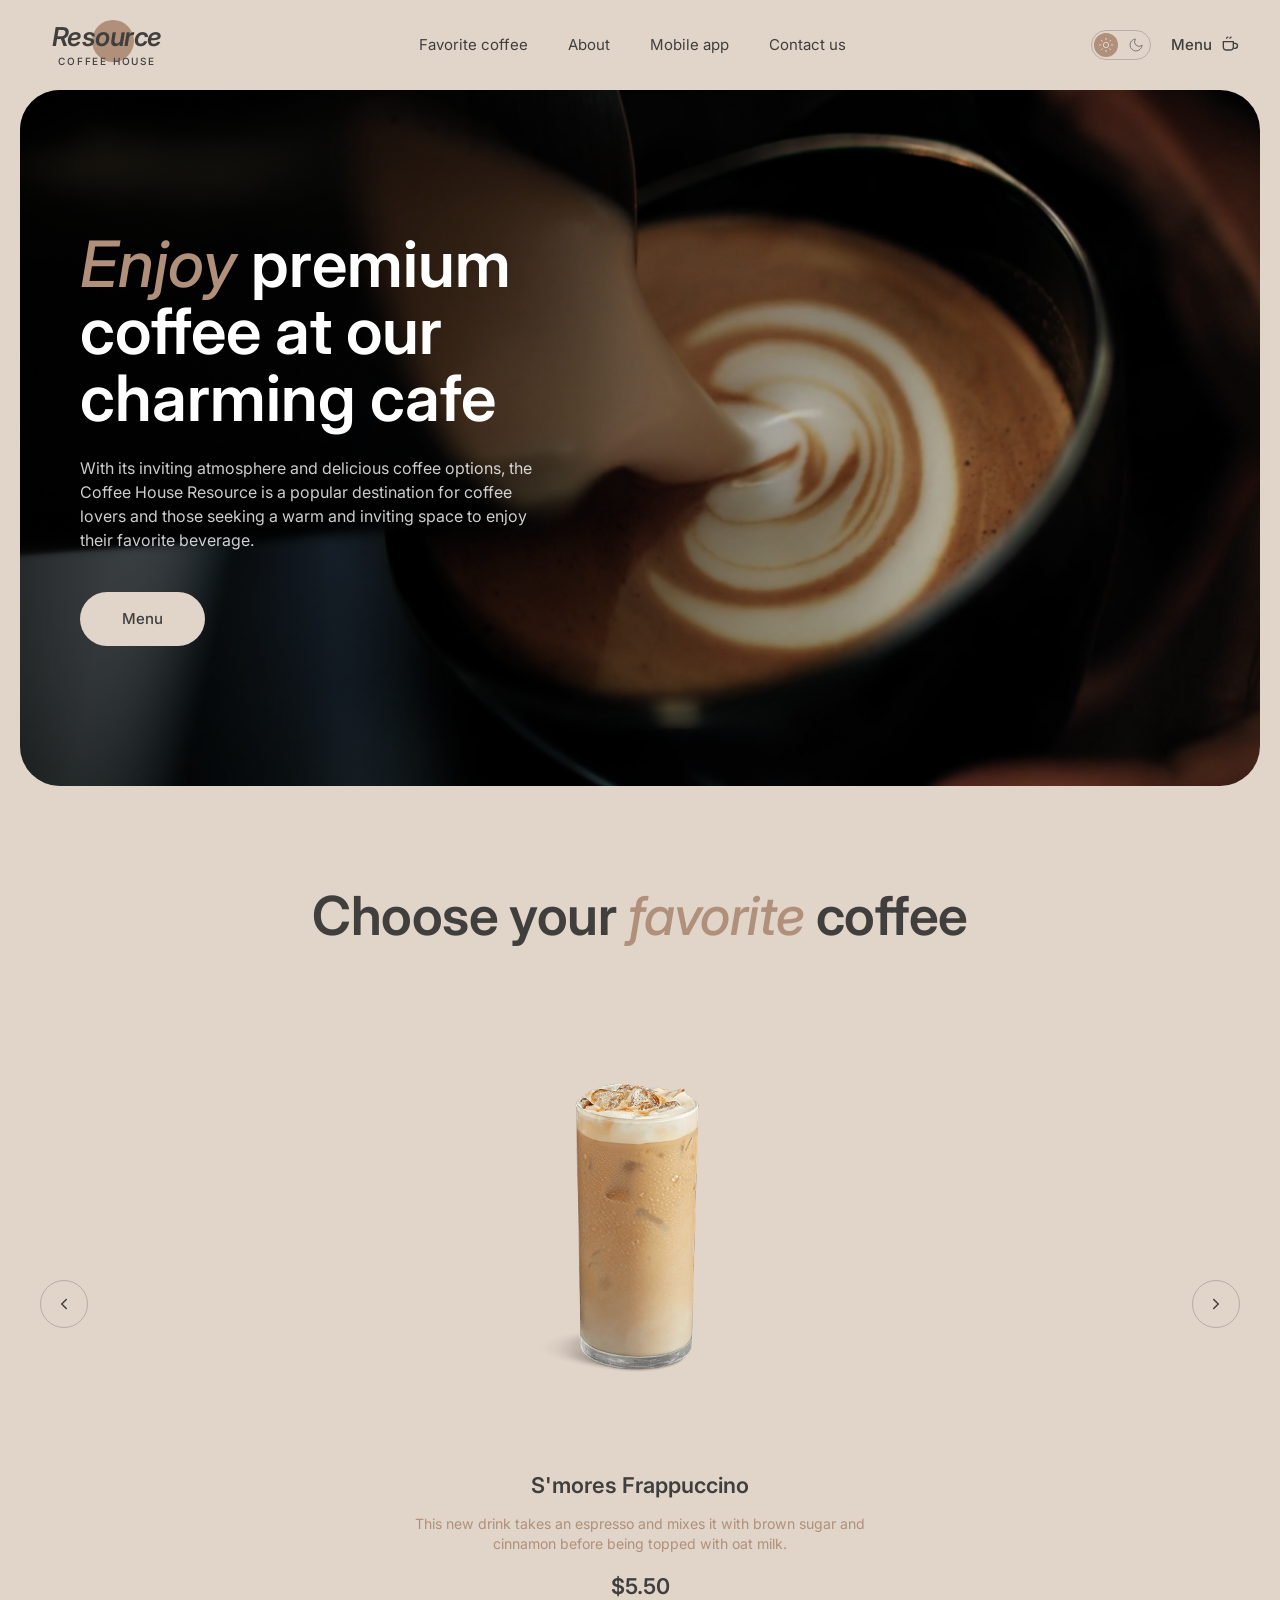
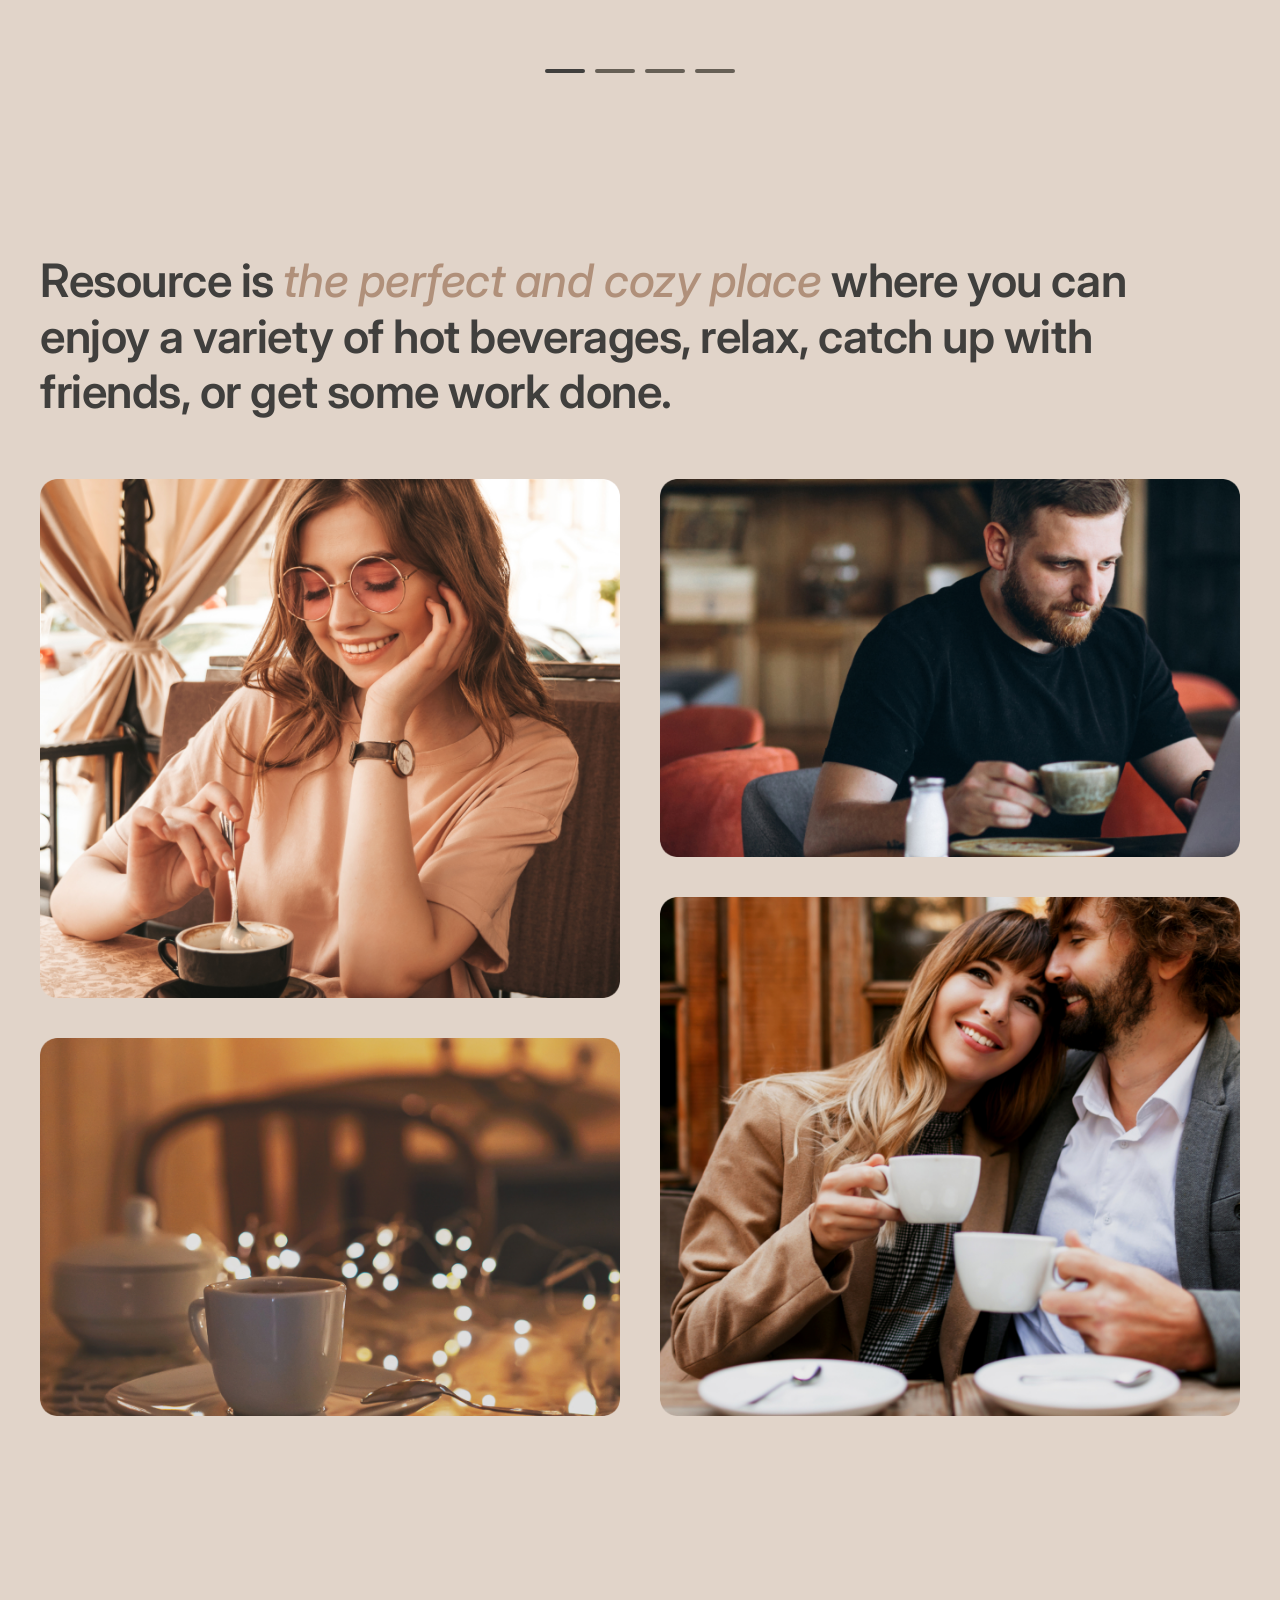
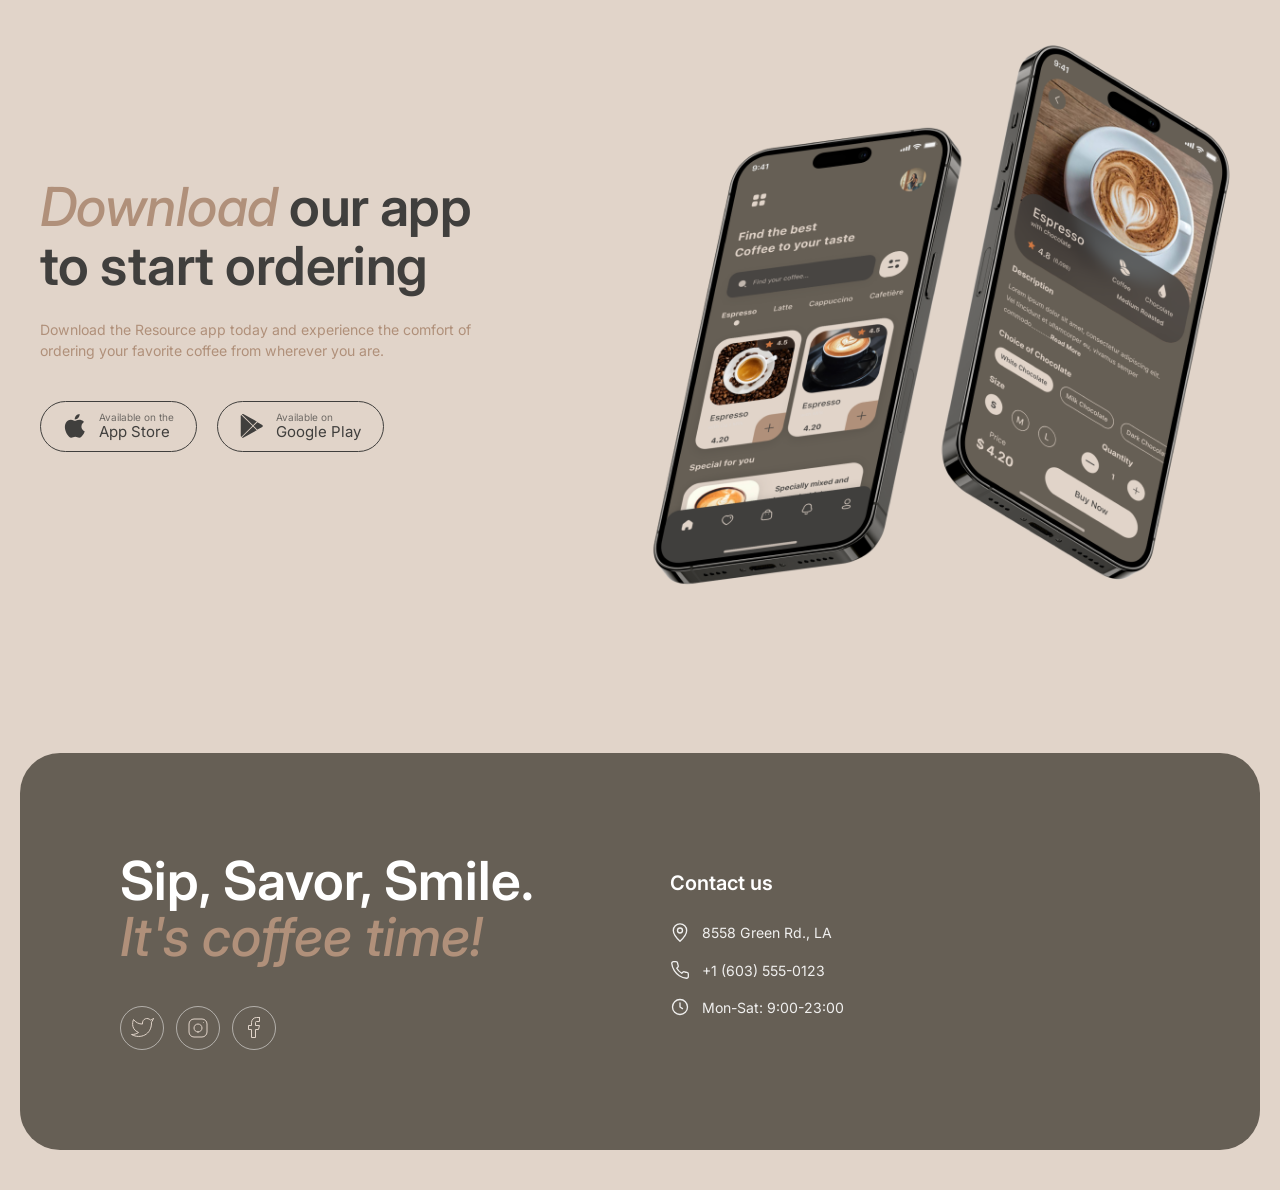
==== commit 77217c32: "feat: add burger-menu and tea and dessert page" ====
--- a/index.html
+++ b/index.html
@@ -27,62 +27,87 @@
 
         <!-- Навигация -->
         <nav class="nav" id="nav" aria-label="Основная навигация">
-          <ul class="nav__list">
-            <li class="nav__item">
-              <a href="#favorite" class="nav__link">Favorite coffee</a>
-            </li>
-            <li class="nav__item">
-              <a href="#about" class="nav__link">About</a>
-            </li>
-            <li class="nav__item">
-              <a href="#app" class="nav__link">Mobile app</a>
-            </li>
-            <li class="nav__item">
-              <a href="#contacts" class="nav__link">Contact us</a>
-            </li>
-          </ul>
-        </nav>
+  <ul class="nav__list">
+    <li class="nav__item">
+      <a href="menu.html" class="nav__link">Favorite coffee</a>
+    </li>
+    <li class="nav__item">
+      <a href="index.html#about" class="nav__link">About</a>
+    </li>
+    <li class="nav__item">
+      <a href="index.html#app" class="nav__link">Mobile app</a>
+    </li>
+    <li class="nav__item">
+      <a href="index.html#contacts" class="nav__link">Contact us</a>
+    </li>
+    <li class="nav__item nav__item--menu">
+      <a href="menu.html" class="nav__link" aria-label="Перейти в меню">
+    <span class="header__menu-text">Menu</span>
+    <svg class="header__menu-icon header__menu-icon--cup"
+         width="20" height="20" viewBox="0 0 24 24" fill="none" aria-hidden="true">
+      <path d="M4 8h12v6a4 4 0 0 1-4 4H8a4 4 0 0 1-4-4V8z"
+            stroke="currentColor" stroke-width="1.6"/>
+      <path d="M16 10h2a3 3 0 0 1 0 6h-2"
+            stroke="currentColor" stroke-width="1.6"/>
+      <path d="M8 4c0-.8.6-1.5 1.5-1.5M12 4c0-.8.6-1.5 1.5-1.5"
+            stroke="currentColor" stroke-width="1.4" stroke-linecap="round"/>
+    </svg>
+  </a>
+    </li>
+   
+  </ul>
+</nav>
 
         <!-- Правые действия -->
-        <div class="header__actions">
-
-          <!-- Переключатель темы -->
-          <button class="theme-toggle"
-                  type="button"
-                  aria-label="Переключить тему"
-                  aria-pressed="false">
-            <span class="theme-toggle__track">
-              <span class="theme-toggle__thumb"></span>
-            </span>
-            <span class="theme-toggle__icons" aria-hidden="true">
-              <svg class="theme-toggle__icon theme-toggle__icon--sun"
-                   width="16" height="16" viewBox="0 0 24 24" fill="none">
-                <circle cx="12" cy="12" r="4" stroke="currentColor" stroke-width="1.5"/>
-                <path d="M12 2v2M12 20v2M4.93 4.93l1.41 1.41M17.66 17.66l1.41 1.41M2 12h2M20 12h2M4.93 19.07l1.41-1.41M17.66 6.34l1.41-1.41"
-                      stroke="currentColor" stroke-width="1.5" stroke-linecap="round"/>
-              </svg>
-              <svg class="theme-toggle__icon theme-toggle__icon--moon"
-                   width="16" height="16" viewBox="0 0 24 24" fill="none">
-                <path d="M21 12.79A9 9 0 1 1 11.21 3 7 7 0 0 0 21 12.79z"
-                      stroke="currentColor" stroke-width="1.5"
-                      stroke-linecap="round" stroke-linejoin="round"/>
-              </svg>
-            </span>
-          </button>
-
-          <!-- Кнопка открытия мобильного меню -->
-          <a href="menu.html" class="header__menu-btn" aria-label="Перейти в меню кофейни">
-  <span class="header__menu-text">Menu</span>
-  <svg width="20" height="20" viewBox="0 0 20 20" fill="none" xmlns="http://www.w3.org/2000/svg">
-<path d="M14.167 9.76667V11.6667C14.167 14.8883 11.5553 17.5 8.33366 17.5C5.112 17.5 2.50033 14.8883 2.50033 11.6667V9.76667C2.50033 9.4353 2.76896 9.16667 3.10033 9.16667H13.567C13.8984 9.16667 14.167 9.4353 14.167 9.76667Z" stroke="#403F3D" stroke-width="1.5" stroke-linecap="round" stroke-linejoin="round"/>
-<path d="M10.0003 7.50008C10.0003 6.66675 10.5956 5.83341 11.786 5.83341C13.101 5.83341 14.167 4.76743 14.167 3.45246V2.91675" stroke="#403F3D" stroke-width="1.5" stroke-linecap="round" stroke-linejoin="round"/>
-<path d="M6.66634 7.5V7.08333C6.66634 5.70262 7.78563 4.58333 9.16634 4.58333C10.0868 4.58333 10.833 3.83714 10.833 2.91667V2.5" stroke="#403F3D" stroke-width="1.5" stroke-linecap="round" stroke-linejoin="round"/>
-<path d="M13.333 9.16675H15.4163C16.5669 9.16675 17.4997 10.0995 17.4997 11.2501C17.4997 12.4007 16.5669 13.3334 15.4163 13.3334H14.1663" stroke="#403F3D" stroke-width="1.5" stroke-linecap="round" stroke-linejoin="round"/>
+       <div class="header__actions">
+
+  <!-- Переключатель темы -->
+  <button class="theme-toggle" type="button" aria-label="Переключить тему" aria-pressed="false">
+    <span class="theme-toggle__track"><span class="theme-toggle__thumb"></span></span>
+    <span class="theme-toggle__icons" aria-hidden="true">
+      <svg class="theme-toggle__icon theme-toggle__icon--sun" width="16" height="16" viewBox="0 0 24 24" fill="none">
+        <circle cx="12" cy="12" r="4" stroke="currentColor" stroke-width="1.5"/>
+        <path d="M12 2v2M12 20v2M4.93 4.93l1.41 1.41M17.66 17.66l1.41 1.41M2 12h2M20 12h2M4.93 19.07l1.41-1.41M17.66 6.34l1.41-1.41"
+              stroke="currentColor" stroke-width="1.5" stroke-linecap="round"/>
+      </svg>
+      <svg class="theme-toggle__icon theme-toggle__icon--moon" width="16" height="16" viewBox="0 0 24 24" fill="none">
+        <path d="M21 12.79A9 9 0 1 1 11.21 3 7 7 0 0 0 21 12.79z"
+              stroke="currentColor" stroke-width="1.5" stroke-linecap="round" stroke-linejoin="round"/>
+      </svg>
+    </span>
+  </button>
+
+  <!-- 1) Десктоп: ссылка «Menu + чашка» (видна только ≥769px) -->
+  <a href="menu.html" class="header__menu-link" aria-label="Перейти в меню">
+    <span class="header__menu-text">Menu</span>
+    <svg class="header__menu-icon header__menu-icon--cup"
+         width="20" height="20" viewBox="0 0 24 24" fill="none" aria-hidden="true">
+      <path d="M4 8h12v6a4 4 0 0 1-4 4H8a4 4 0 0 1-4-4V8z"
+            stroke="currentColor" stroke-width="1.6"/>
+      <path d="M16 10h2a3 3 0 0 1 0 6h-2"
+            stroke="currentColor" stroke-width="1.6"/>
+      <path d="M8 4c0-.8.6-1.5 1.5-1.5M12 4c0-.8.6-1.5 1.5-1.5"
+            stroke="currentColor" stroke-width="1.4" stroke-linecap="round"/>
+    </svg>
+  </a>
+
+  <!-- 2) Мобиле/планшет: кнопка-бургер в круге (видна только ≤768px) -->
+  <button type="button"
+        class="header__burger"
+        aria-label="Открыть меню навигации"
+        aria-expanded="false"
+        aria-controls="nav">
+  <svg class="header__burger-icon" width="18" height="14" viewBox="0 0 20 14" fill="none" aria-hidden="true">
+  <rect class="header__burger-line header__burger-line--top"
+        x="1" y="0" width="18" height="2" rx="1" fill="currentColor"/>
+  <rect class="header__burger-line header__burger-line--mid"
+        x="1" y="6" width="18" height="2" rx="1" fill="currentColor"/>
+  <rect class="header__burger-line header__burger-line--bottom"
+        x="1" y="12" width="18" height="2" rx="1" fill="currentColor"/>
 </svg>
-
-</a>
-
-        </div>
+</button>
+
+</div>
       </div>
     </header>
 
--- a/css/style.css
+++ b/css/style.css
@@ -5,6 +5,8 @@
   --color-accent: #B0907A;
   --color-white: #FFFFFF;
   --color-border: rgba(64, 63, 61, .25);
+  --color-border-soft: rgba(64, 63, 61, .3);
+  --color-hover-bg: rgba(64, 63, 61, .08)
   --color-card-bg: transparent;
   --color-btn-bg: #FFFFFF;
   --color-btn-text: #403F3D;
@@ -21,6 +23,8 @@
   --color-accent: #B0907A;
   --color-white: #FFFFFF;
   --color-border: rgba(225, 212, 201, .25);
+  --color-border-soft: rgba(225, 212, 201, .3);
+  --color-hover-bg: rgba(225, 212, 201, .08);
   --color-card-bg: transparent;
   --color-btn-bg: #E1D4C9;
   --color-btn-text: #403F3D;
@@ -107,20 +111,20 @@
   padding: 0 40px;
 }
 
-@media (max-width: 767px) {
+@media (max-width: 768px) {
   .container {
     padding: 0 24px;
   }
 }
-@media (max-width: 379px) {
+@media (max-width: 380px) {
   .container {
     padding: 0 16px;
   }
 }
 .header {
-  position: sticky;
+  position: relative;
   top: 0;
-  z-index: 100;
+  z-index: 110;
   background: var(--color-bg);
   padding: 20px 0;
 }
@@ -149,16 +153,16 @@
   content: "";
   position: absolute;
   top: 0;
-  right: 54px;
+  right: 40px;
   width: 42px;
   height: 42px;
   background: var(--color-accent);
   border-radius: 50%;
-  z-index: 0;
+  z-index: 110;
 }
 .header__logo-name {
   position: relative;
-  z-index: 1;
+  z-index: 110;
   font-size: 26px;
   font-weight: 600;
   font-style: italic;
@@ -167,7 +171,7 @@
 }
 .header__logo-sub {
   position: relative;
-  z-index: 1;
+  z-index: 110;
   margin-top: 6px;
   font-size: 10px;
   font-weight: 500;
@@ -181,44 +185,78 @@
   gap: 20px;
   flex-shrink: 0;
 }
-.header__menu-btn {
+.header__menu-link {
   display: inline-flex;
   align-items: center;
   gap: 8px;
+  padding: 0;
   font-size: 15px;
   font-weight: 500;
   color: var(--color-text);
+  text-decoration: none;
+  background: none;
+  border: none;
   transition: color 0.2s ease;
 }
-.header__menu-btn:hover {
+.header__menu-link:hover {
   color: var(--color-accent);
 }
-.header__menu-btn:focus-visible {
+.header__menu-link:focus-visible {
   outline: 2px solid var(--color-accent);
   outline-offset: 4px;
   border-radius: 4px;
 }
 .header__menu-icon {
+  flex-shrink: 0;
+}
+.header__burger {
+  display: none;
+  align-items: center;
+  justify-content: center;
+  width: 44px;
+  height: 44px;
+  border-radius: 50%;
+  border: 1px solid var(--color-border-soft);
+  background: transparent;
+  color: var(--color-text);
+  padding: 0;
+  cursor: pointer;
+  transition: background 0.2s ease, color 0.2s ease, border-color 0.2s ease;
+}
+.header__burger svg {
   display: block;
-  flex-shrink: 0;
+}
+.header__burger:hover {
+  background: var(--color-hover-bg);
+  border-color: var(--color-text);
+}
+.header__burger:focus-visible {
+  outline: 2px solid var(--color-accent);
+  outline-offset: 3px;
+}
+.header__burger-icon {
+  display: block;
   transition: transform 0.3s ease;
 }
-.header__menu-text--close {
-  display: none;
-}
-.header__menu-btn[aria-expanded=true] {
-  color: var(--color-accent);
-}
-.header__menu-btn[aria-expanded=true] .header__menu-text--open {
-  display: none;
-}
-.header__menu-btn[aria-expanded=true] .header__menu-text--close {
-  display: inline;
-}
-.header__menu-btn[aria-expanded=true] .header__menu-icon {
-  transform: rotate(90deg);
-}
-@media (max-width: 767px) {
+.header__burger-line {
+  transition: transform 0.3s ease, opacity 0.3s ease;
+  transform-origin: 10px 7px;
+}
+.header__burger.is-active .header__burger-line {
+  transform-box: fill-box;
+  transform-origin: center;
+  transition: transform 0.3s ease, opacity 0.3s ease;
+}
+.header__burger.is-active .header__burger-line--top {
+  transform: translateX(0px) translateY(6px) rotate(45deg);
+}
+.header__burger.is-active .header__burger-line--mid {
+  opacity: 0;
+}
+.header__burger.is-active .header__burger-line--bottom {
+  transform: translateX(0px) translateY(-5px) rotate(-45deg);
+}
+@media (max-width: 768px) {
   .header {
     padding: 16px 0;
   }
@@ -231,11 +269,8 @@
   .header__actions {
     gap: 16px;
   }
-  .header__menu-btn {
-    font-size: 14px;
-  }
-}
-@media (max-width: 379px) {
+}
+@media (max-width: 380px) {
   .header {
     padding: 14px 0;
   }
@@ -248,14 +283,11 @@
   .header__actions {
     gap: 12px;
   }
-  .header__menu-text {
-    display: none;
-  }
-  .header__menu-btn[aria-expanded=true] .header__menu-text--close {
-    display: none;
-  }
-}
-
+}
+
+.nav__item--menu {
+  display: none;
+}
 .nav__list {
   display: flex;
   align-items: center;
@@ -292,39 +324,61 @@
   outline-offset: 4px;
   border-radius: 2px;
 }
-@media (max-width: 767px) {
+@media (max-width: 768px) {
   .nav {
     position: fixed;
-    inset: 0;
+    top: 0;
+    left: 0;
+    right: 0;
+    bottom: 0;
     z-index: 90;
     background: var(--color-bg);
-    padding: 120px 32px 40px;
+    padding: 120px 40px 40px;
     transform: translateX(100%);
     transition: transform 0.3s ease;
     overflow-y: auto;
   }
+  .nav__item--menu {
+    display: block;
+    margin-top: 24px;
+  }
+  .nav__link--menu {
+    display: inline-flex;
+    align-items: center;
+    gap: 10px;
+  }
+  .nav__link--menu svg {
+    display: block;
+    flex-shrink: 0;
+  }
   .nav__list {
     flex-direction: column;
-    align-items: flex-start;
-    gap: 28px;
+    align-items: center;
+    gap: 20px;
+  }
+  .nav__link {
+    font-size: 24px;
+    font-weight: 400;
+    line-height: 1.3;
+    color: var(--color-text);
+    text-align: left;
+  }
+  .nav__link::after {
+    display: none;
+  }
+  .nav.is-open {
+    transform: translateX(0);
+  }
+}
+@media (max-width: 380px) {
+  .nav {
+    padding: 100px 24px 32px;
+  }
+  .nav__list {
+    gap: 16px;
   }
   .nav__link {
     font-size: 22px;
-    font-weight: 500;
-  }
-  .nav.is-open {
-    transform: translateX(0);
-  }
-}
-@media (max-width: 379px) {
-  .nav {
-    padding: 100px 20px 32px;
-  }
-  .nav__list {
-    gap: 22px;
-  }
-  .nav__link {
-    font-size: 20px;
   }
 }
 
@@ -341,11 +395,12 @@
 .theme-toggle {
   display: inline-flex;
   align-items: center;
+  z-index: 110;
   gap: 0;
   padding: 0;
   width: 60px;
   height: 30px;
-  border: 1px solid rgba(var(--color-text), 0.25);
+  border: 1px solid var(--color-border);
   border-radius: 100px;
   background: transparent;
   position: relative;
@@ -367,9 +422,6 @@
   transition: transform 0.3s ease;
   z-index: 1;
 }
-[data-theme=dark] .theme-toggle::before {
-  transform: translateX(30px);
-}
 .theme-toggle__icons {
   position: relative;
   z-index: 2;
@@ -395,19 +447,11 @@
   color: var(--color-text);
   opacity: 0.6;
 }
-[data-theme=dark] .theme-toggle .theme-toggle__icon--sun {
-  color: var(--color-text);
-  opacity: 0.6;
-}
-[data-theme=dark] .theme-toggle .theme-toggle__icon--moon {
-  color: var(--color-bg);
-  opacity: 1;
-}
 .theme-toggle:focus-visible {
   outline: 2px solid var(--color-accent);
   outline-offset: 4px;
 }
-@media (max-width: 379px) {
+@media (max-width: 380px) {
   .theme-toggle {
     width: 50px;
     height: 26px;
@@ -416,15 +460,38 @@
     width: 20px;
     height: 20px;
   }
-  [data-theme=dark] .theme-toggle::before {
-    transform: translateX(24px);
-  }
   .theme-toggle__icon {
     width: 14px;
     height: 14px;
   }
 }
 
+:root[data-theme=dark] .theme-toggle::before {
+  transform: translateX(30px);
+}
+:root[data-theme=dark] .theme-toggle__icon--sun {
+  color: var(--color-text);
+  opacity: 0.6;
+}
+:root[data-theme=dark] .theme-toggle__icon--moon {
+  color: var(--color-bg);
+  opacity: 1;
+}
+@media (max-width: 380px) {
+  :root[data-theme=dark] .theme-toggle::before {
+    transform: translateX(24px);
+  }
+}
+
+@media (max-width: 768px) {
+  .header__menu-link {
+    display: none;
+  }
+  .header__burger {
+    display: inline-flex;
+    z-index: 110;
+  }
+}
 .hero {
   position: relative;
   margin: 0 20px;
@@ -492,7 +559,7 @@
   outline: 2px solid var(--color-white);
   outline-offset: 4px;
 }
-@media (max-width: 767px) {
+@media (max-width: 768px) {
   .hero {
     margin: 0 24px;
     min-height: 520px;
@@ -518,7 +585,7 @@
     font-size: 14px;
   }
 }
-@media (max-width: 379px) {
+@media (max-width: 380px) {
   .hero {
     margin: 0 16px;
     min-height: 460px;
@@ -569,7 +636,7 @@
   font-weight: 500;
   color: var(--color-accent);
 }
-@media (max-width: 767px) {
+@media (max-width: 768px) {
   .favorite {
     padding: 70px 0 60px;
   }
@@ -578,7 +645,7 @@
     max-width: 560px;
   }
 }
-@media (max-width: 379px) {
+@media (max-width: 380px) {
   .favorite {
     padding: 50px 0 44px;
   }
@@ -692,7 +759,7 @@
   outline: 2px solid var(--color-accent);
   outline-offset: 2px;
 }
-@media (max-width: 767px) {
+@media (max-width: 768px) {
   .slider {
     gap: 16px;
     padding-bottom: 60px;
@@ -720,7 +787,7 @@
     width: 32px;
   }
 }
-@media (max-width: 379px) {
+@media (max-width: 380px) {
   .slider {
     gap: 8px;
     padding-bottom: 48px;
@@ -807,7 +874,7 @@
 .about__img--wide {
   aspect-ratio: 660/430;
 }
-@media (max-width: 767px) {
+@media (max-width: 768px) {
   .about {
     padding: 70px 0;
   }
@@ -821,7 +888,7 @@
     gap: 24px;
   }
 }
-@media (max-width: 379px) {
+@media (max-width: 380px) {
   .about {
     padding: 50px 0;
   }
@@ -898,7 +965,7 @@
   max-width: 620px;
   height: auto;
 }
-@media (max-width: 767px) {
+@media (max-width: 768px) {
   .app {
     padding: 70px 0;
   }
@@ -923,7 +990,7 @@
     margin: 0 auto;
   }
 }
-@media (max-width: 379px) {
+@media (max-width: 380px) {
   .app {
     padding: 50px 0;
   }
@@ -991,7 +1058,7 @@
   outline: 2px solid var(--color-accent);
   outline-offset: 4px;
 }
-@media (max-width: 379px) {
+@media (max-width: 380px) {
   .store-btn {
     width: 100%;
     justify-content: center;
@@ -1020,7 +1087,7 @@
   font-weight: 500;
   color: var(--color-accent);
 }
-@media (max-width: 767px) {
+@media (max-width: 768px) {
   .menu-page {
     padding: 40px 0 70px;
   }
@@ -1028,7 +1095,7 @@
     margin-bottom: 32px;
   }
 }
-@media (max-width: 379px) {
+@media (max-width: 380px) {
   .menu-page {
     padding: 32px 0 50px;
   }
@@ -1044,13 +1111,13 @@
   gap: 40px;
   padding: 40px 0 0;
 }
-@media (max-width: 767px) {
+@media (max-width: 768px) {
   .menu-grid {
     grid-template-columns: repeat(2, 1fr);
     gap: 24px;
   }
 }
-@media (max-width: 379px) {
+@media (max-width: 380px) {
   .menu-grid {
     grid-template-columns: 1fr;
     gap: 20px;
@@ -1110,7 +1177,7 @@
   color: var(--color-text);
   margin: 0;
 }
-@media (max-width: 767px) {
+@media (max-width: 768px) {
   .menu-card {
     border-radius: 32px;
   }
@@ -1127,7 +1194,7 @@
     font-size: 18px;
   }
 }
-@media (max-width: 379px) {
+@media (max-width: 380px) {
   .menu-card {
     border-radius: 24px;
   }
@@ -1153,15 +1220,17 @@
 .tabs__nav {
   display: flex;
   justify-content: center;
+  align-items: center;
   gap: 16px;
   flex-wrap: wrap;
+  margin-bottom: 40px;
 }
 .tabs__btn {
   display: inline-flex;
   align-items: center;
   gap: 8px;
   padding: 10px 24px;
-  border: 1px solid rgba(var(--color-text), 0.3);
+  border: 1px solid var(--color-border-soft);
   border-radius: 100px;
   background: transparent;
   color: var(--color-text);
@@ -1173,11 +1242,12 @@
 .tabs__btn::before {
   content: "";
   display: inline-block;
-  width: 10px;
-  height: 10px;
+  width: 8px;
+  height: 8px;
   border-radius: 50%;
-  background: rgba(var(--color-text), 0.2);
-  transition: background 0.2s ease;
+  background: currentColor;
+  opacity: 0.35;
+  transition: opacity 0.2s ease, background 0.2s ease;
 }
 .tabs__btn:hover {
   border-color: var(--color-text);
@@ -1188,28 +1258,60 @@
   border-color: var(--color-text);
 }
 .tabs__btn.is-active::before {
+  opacity: 1;
   background: var(--color-accent);
 }
 .tabs__btn:focus-visible {
   outline: 2px solid var(--color-accent);
   outline-offset: 3px;
 }
-.tabs__icon {
-  display: none;
-}
 .tabs__panel[hidden] {
   display: none;
 }
-@media (max-width: 379px) {
+.tabs__panel:not([hidden]) {
+  animation: tabFadeIn 0.3s ease;
+}
+@media (max-width: 768px) {
   .tabs__nav {
-    gap: 8px;
+    gap: 10px;
+    margin-bottom: 32px;
   }
   .tabs__btn {
-    padding: 8px 16px;
+    padding: 8px 20px;
+    font-size: 14px;
+  }
+}
+@media (max-width: 380px) {
+  .tabs__nav {
+    gap: 6px;
+    margin-bottom: 24px;
+    flex-wrap: nowrap;
+    overflow-x: auto;
+    padding: 0 4px 8px;
+    -webkit-overflow-scrolling: touch;
+    justify-content: flex-start;
+  }
+  .tabs__btn {
+    flex-shrink: 0;
+    padding: 6px 14px;
     font-size: 13px;
   }
-}
-
+  .tabs__btn::before {
+    width: 6px;
+    height: 6px;
+  }
+}
+
+@keyframes tabFadeIn {
+  from {
+    opacity: 0;
+    transform: translateY(8px);
+  }
+  to {
+    opacity: 1;
+    transform: translateY(0);
+  }
+}
 .footer {
   margin: 40px 20px;
   background: var(--color-footer);
@@ -1267,7 +1369,7 @@
 .footer__list li a:hover {
   color: var(--color-accent);
 }
-@media (max-width: 767px) {
+@media (max-width: 768px) {
   .footer {
     margin: 32px 24px;
     padding: 60px 40px;
@@ -1278,7 +1380,7 @@
     gap: 40px;
   }
 }
-@media (max-width: 379px) {
+@media (max-width: 380px) {
   .footer {
     margin: 24px 16px;
     padding: 40px 24px;
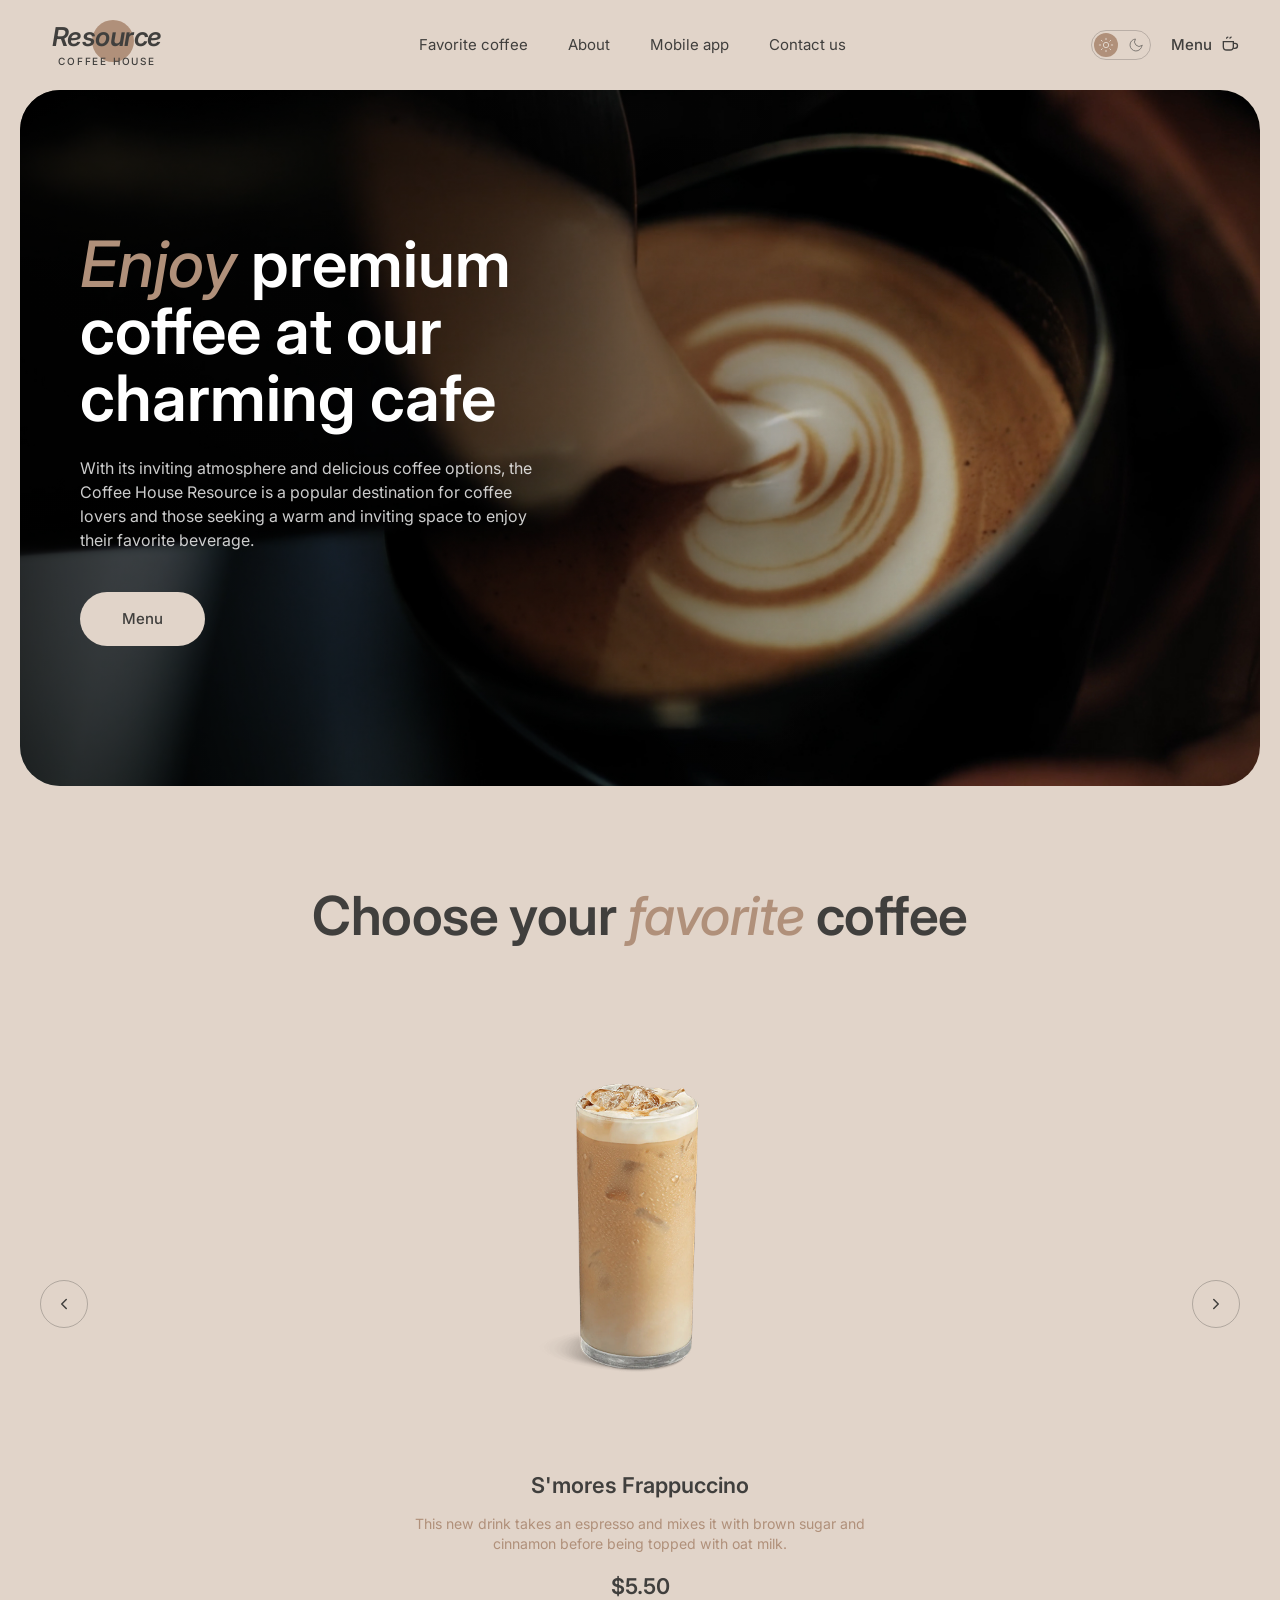
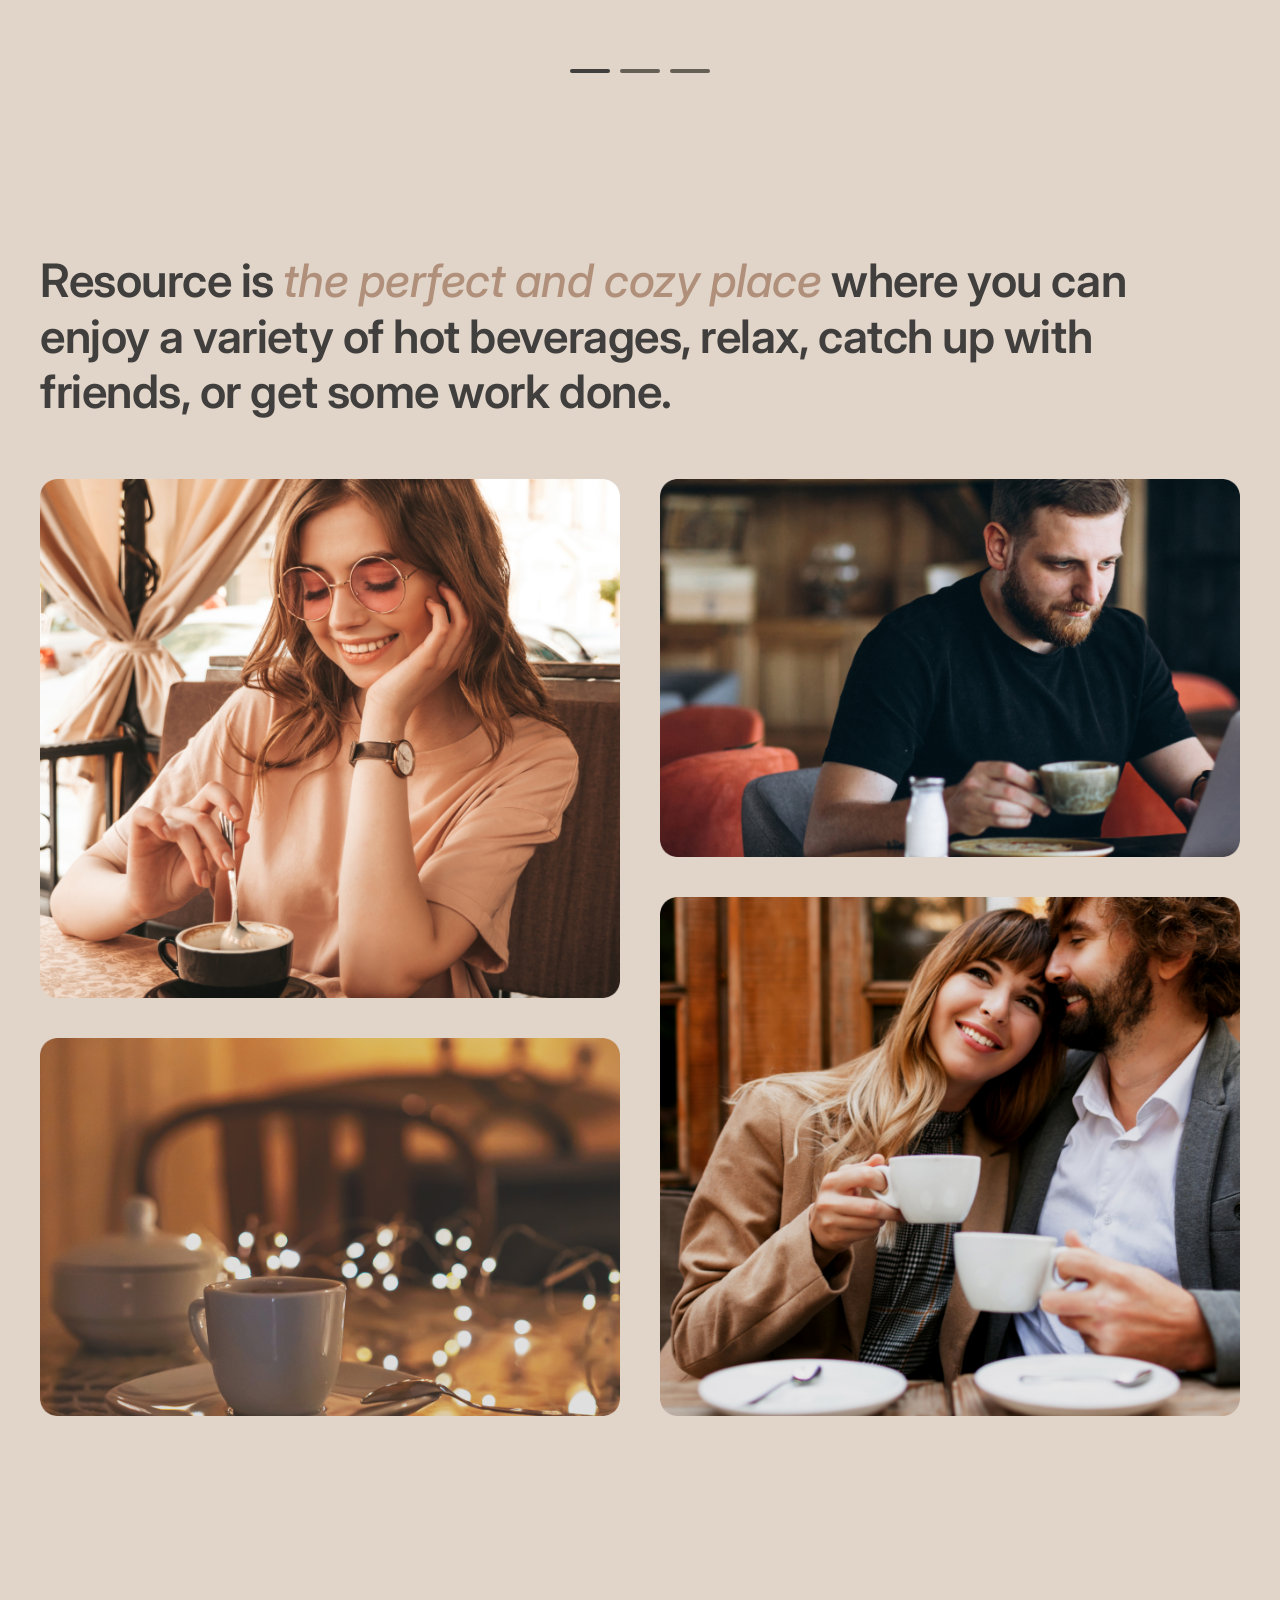
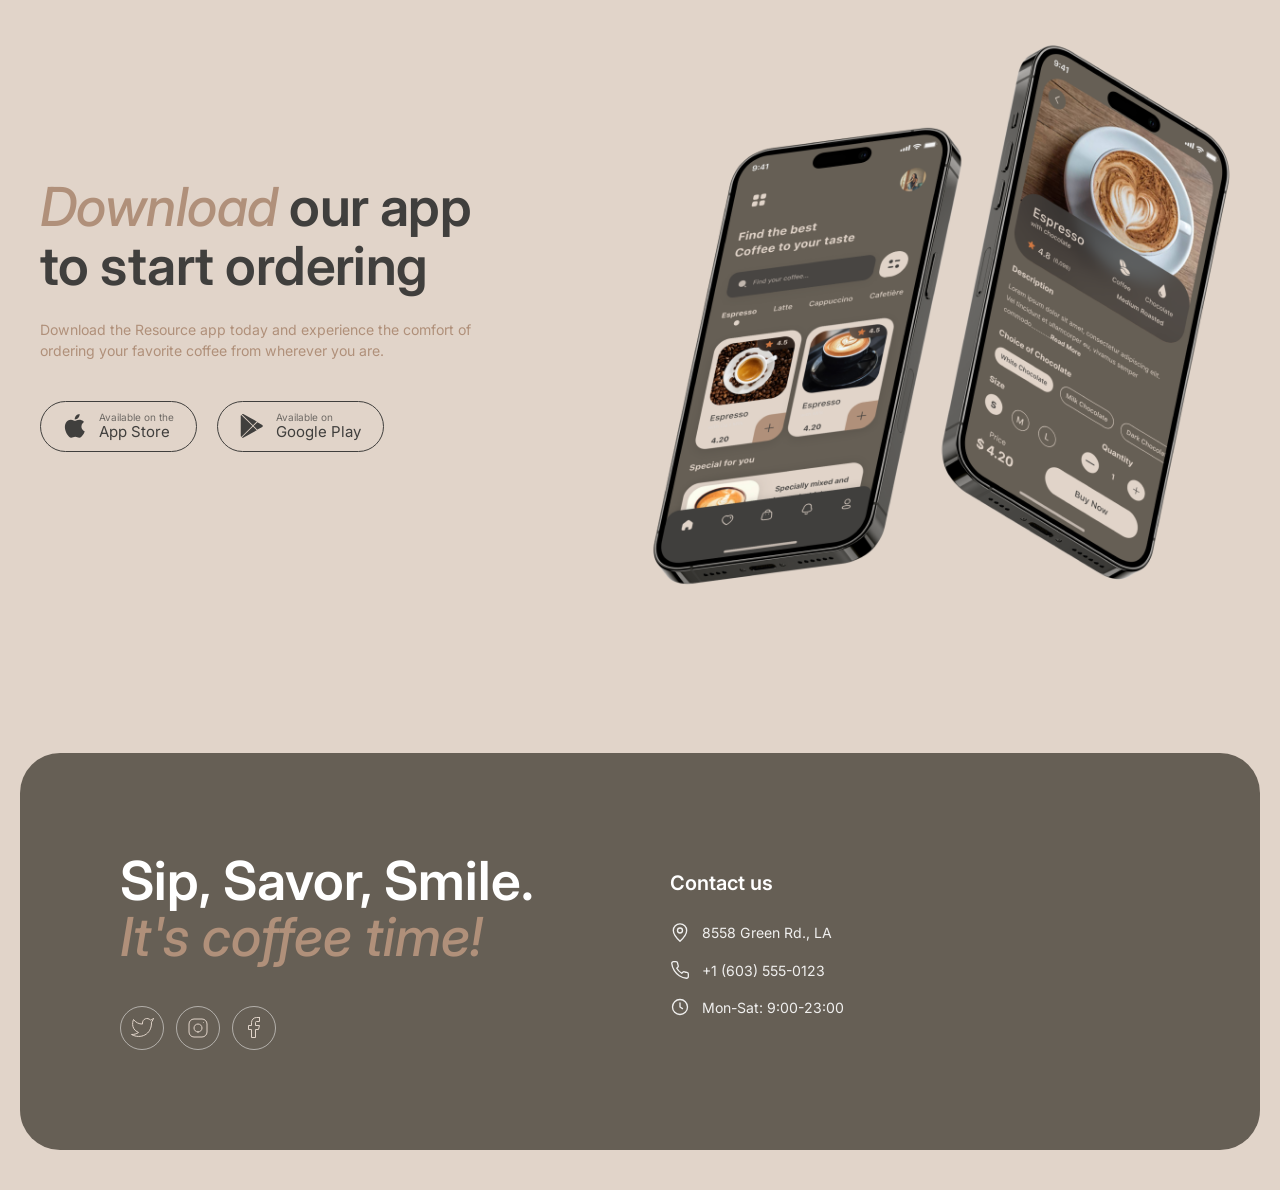
==== commit 3c3a55e0: "feat:add button hidden cards button" ====
--- a/index.html
+++ b/index.html
@@ -172,7 +172,7 @@
 
                 <li class="slider__slide" aria-hidden="true">
                   <img class="slider__img"
-                       src="img/drinks/caramel-macchiato.png"
+                       src="img/caramel-macchiato2.png"
                        alt="Caramel Macchiato"
                        width="320" height="440">
                   <h3 class="slider__name">Caramel Macchiato</h3>
@@ -185,7 +185,7 @@
 
                 <li class="slider__slide" aria-hidden="true">
                   <img class="slider__img"
-                       src="img/drinks/iced-coffee.png"
+                       src="img/ice-coffee3.png"
                        alt="Iced Coffee"
                        width="320" height="440">
                   <h3 class="slider__name">Iced Coffee</h3>
@@ -237,10 +237,7 @@
                 <button class="slider__dot" type="button"
                         data-index="2" aria-label="Слайд 3"></button>
               </li>
-              <li>
-                <button class="slider__dot" type="button"
-                        data-index="3" aria-label="Слайд 4"></button>
-              </li>
+              
             </ul>
 
           </div>
--- a/css/style.css
+++ b/css/style.css
@@ -12,6 +12,7 @@
   --color-btn-text: #403F3D;
   --color-card-border: rgba(64, 63, 61, .15);
   --slider-dot-bg: rgba(64, 63, 61, .25);
+  --slider-dot-bg-active: #403F3D;
   --hero-overlay: rgba(0, 0, 0, .75);
   --shadow-card: 0 12px 24px rgba(64, 63, 61, .08);
 }
@@ -30,6 +31,7 @@
   --color-btn-text: #403F3D;
   --color-card-border: rgba(225, 212, 201, .2);
   --slider-dot-bg: rgba(225, 212, 201, .3);
+  --slider-dot-bg-active: #E1D4C9;
   --hero-overlay: rgba(0, 0, 0, .55);
   --shadow-card: 0 12px 24px rgba(0, 0, 0, .25);
 }
@@ -642,16 +644,14 @@
   }
   .favorite__title {
     margin-bottom: 40px;
-    max-width: 560px;
   }
 }
 @media (max-width: 380px) {
   .favorite {
-    padding: 50px 0 44px;
+    padding: 50px 0 40px;
   }
   .favorite__title {
     margin-bottom: 28px;
-    max-width: 100%;
   }
 }
 
@@ -670,7 +670,7 @@
 }
 .slider__track {
   display: flex;
-  transition: transform 0.45s cubic-bezier(0.4, 0, 0.2, 1);
+  transition: transform 0.5s cubic-bezier(0.4, 0, 0.2, 1);
   will-change: transform;
 }
 .slider__slide {
@@ -680,6 +680,7 @@
   align-items: center;
   text-align: center;
   padding: 0 20px;
+  user-select: none;
 }
 .slider__img {
   width: 320px;
@@ -708,11 +709,11 @@
   color: var(--color-text);
 }
 .slider__btn {
-  flex: 0 0 auto;
+  flex-shrink: 0;
   width: 48px;
   height: 48px;
   border-radius: 50%;
-  border: 1px solid var(--color-border);
+  border: 1px solid var(--color-border-soft);
   background: transparent;
   color: var(--color-text);
   display: flex;
@@ -731,7 +732,7 @@
 }
 .slider__btn:focus-visible {
   outline: 2px solid var(--color-accent);
-  outline-offset: 2px;
+  outline-offset: 3px;
 }
 .slider__dots {
   position: absolute;
@@ -753,11 +754,11 @@
   transition: background 0.2s ease;
 }
 .slider__dot.is-active {
-  background: var(--color-text);
+  background: var(--slider-dot-bg-active);
 }
 .slider__dot:focus-visible {
   outline: 2px solid var(--color-accent);
-  outline-offset: 2px;
+  outline-offset: 3px;
 }
 @media (max-width: 768px) {
   .slider {
@@ -1124,6 +1125,11 @@
   }
 }
 
+@media (max-width: 768px) {
+  .menu-grid .menu-card.is-hidden {
+    display: none;
+  }
+}
 .menu-card {
   display: flex;
   flex-direction: column;
@@ -1214,6 +1220,61 @@
   }
   .menu-card__price {
     font-size: 16px;
+  }
+}
+
+.menu-page__more {
+  display: none;
+  justify-content: center;
+  margin-top: 40px;
+}
+.menu-page__more-btn {
+  display: inline-flex;
+  align-items: center;
+  justify-content: center;
+  width: 60px;
+  height: 60px;
+  padding: 0;
+  border: 1px solid var(--color-border-soft);
+  border-radius: 50%;
+  background: transparent;
+  color: var(--color-text);
+  cursor: pointer;
+  transition: background 0.2s ease, color 0.2s ease, border-color 0.2s ease, transform 0.3s ease;
+}
+.menu-page__more-btn svg {
+  display: block;
+}
+.menu-page__more-btn:hover {
+  background: var(--color-hover-bg);
+  border-color: var(--color-text);
+}
+.menu-page__more-btn:focus-visible {
+  outline: 2px solid var(--color-accent);
+  outline-offset: 4px;
+}
+.menu-page__more-btn[aria-expanded=true] {
+  transform: rotate(180deg);
+}
+@media (max-width: 768px) {
+  .menu-page__more {
+    margin-top: 24px;
+  }
+  .menu-page__more-btn {
+    width: 48px;
+    height: 48px;
+  }
+  .menu-page__more {
+    display: flex;
+  }
+}
+@media (max-width: 380px) {
+  .menu-page__more {
+    margin-top: 20px;
+  }
+  .menu-page__more-btn {
+    width: 44px;
+    height: 44px;
   }
 }
 
